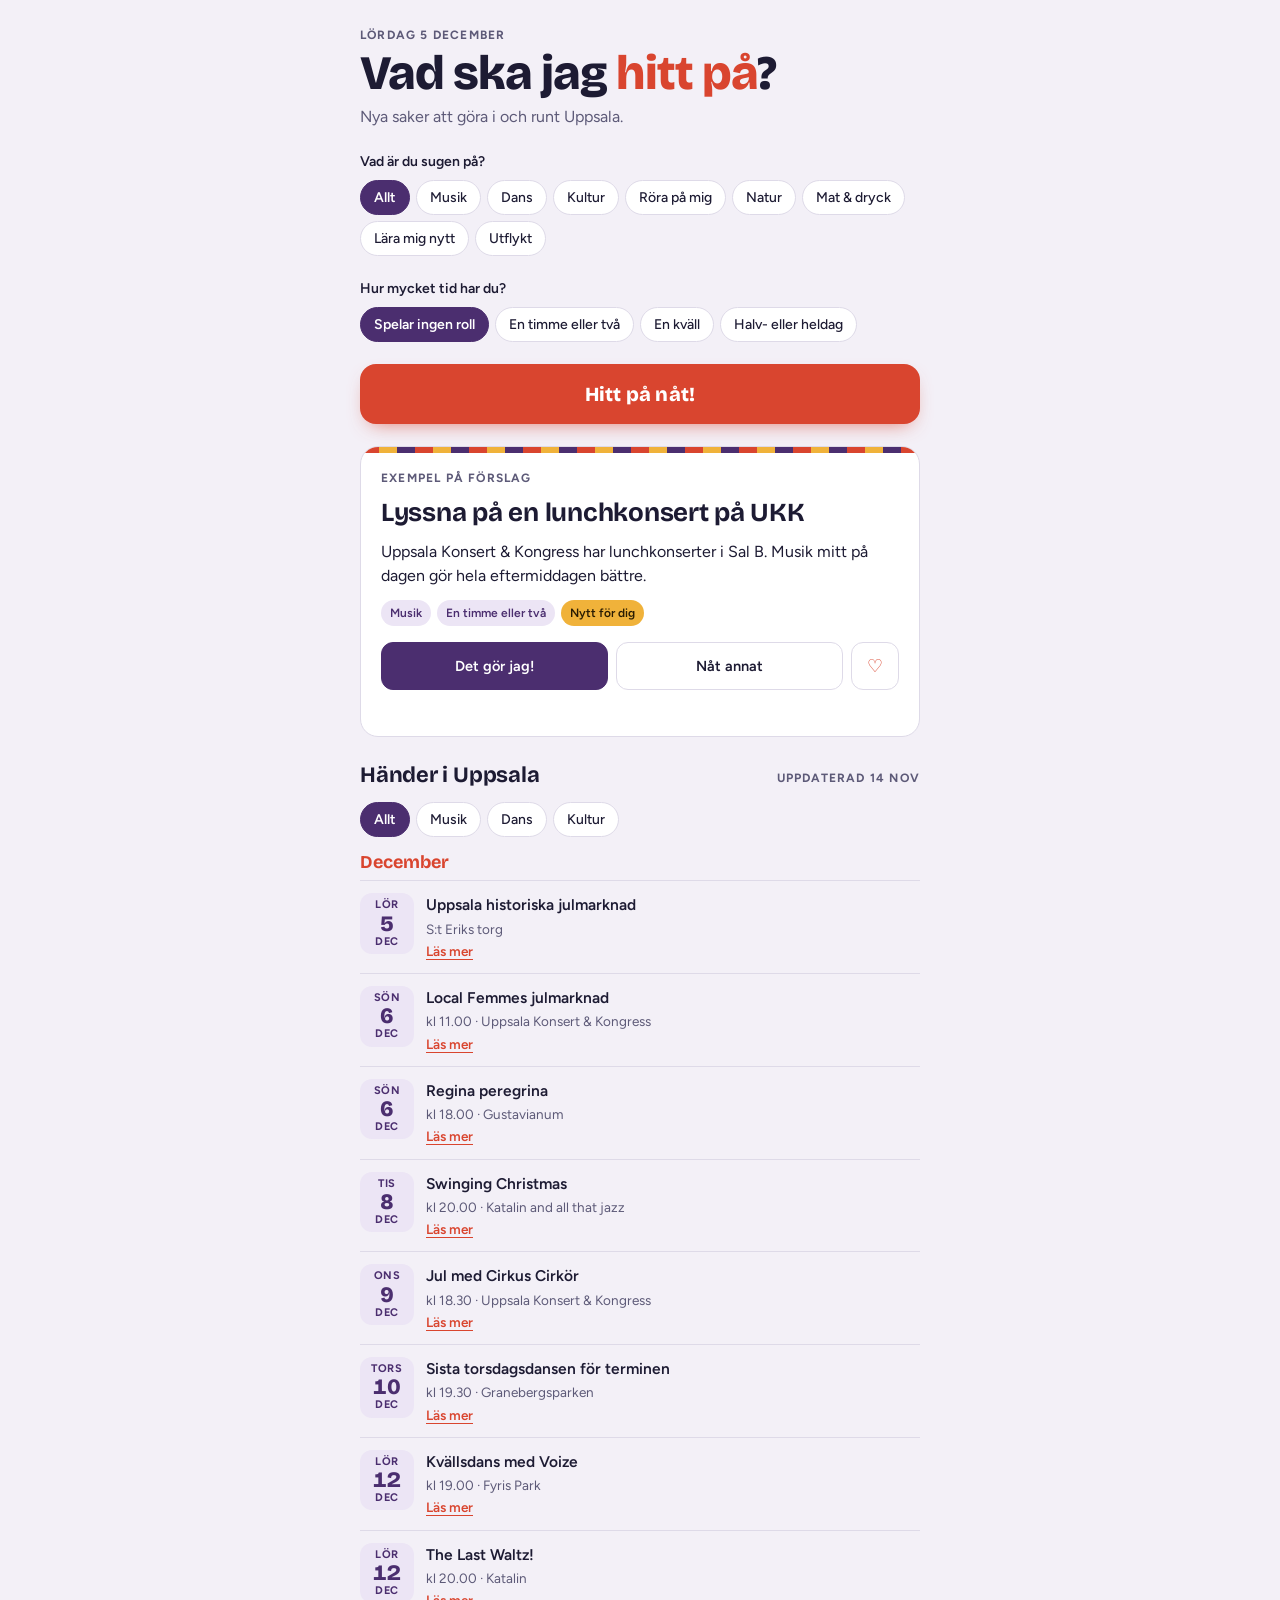
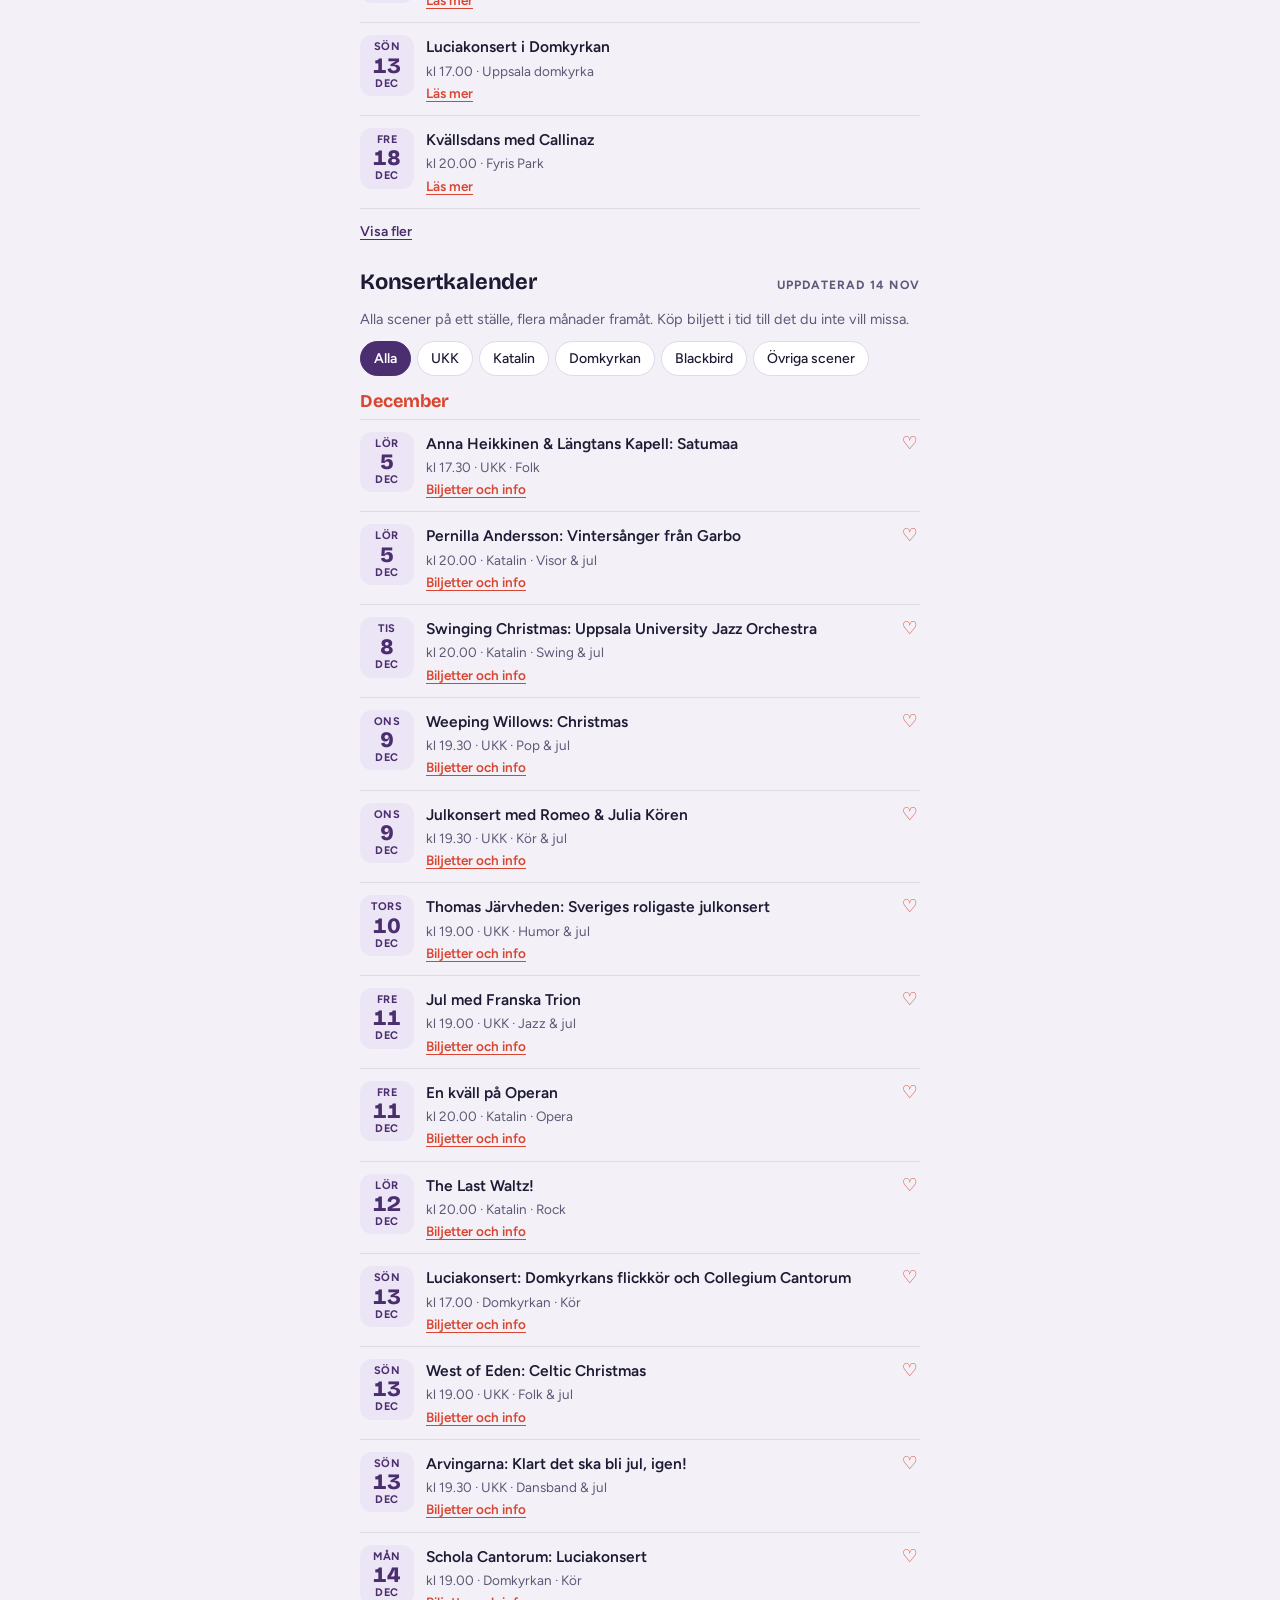
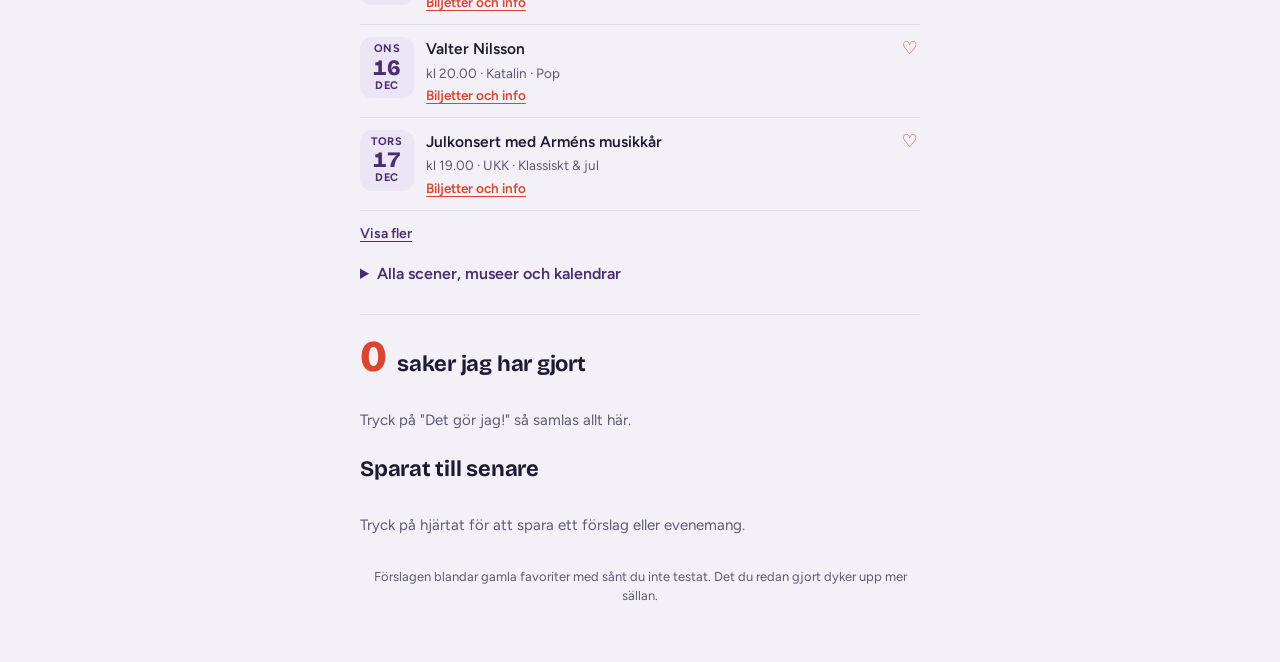
==== hitt-pa/index.html @ efa6a1fe "Flytta Vad ska jag hitt på? och Soffsamtal till Appar Co-Authored-By: Claude Opus 5.5 <noreply@anthr" ====
<!doctype html>
<html lang="sv">
<head>
<meta charset="utf-8">
<meta name="viewport" content="width=device-width,initial-scale=1,viewport-fit=cover">
<title>Vad ska jag hitt på?</title>
<meta name="theme-color" content="#4B2E6F">
<meta name="description" content="Nya saker att göra i och runt Uppsala.">
<link rel="manifest" href="manifest.webmanifest">
<link rel="icon" href="icon-192.png" type="image/png">
<link rel="apple-touch-icon" href="icon-192.png">
<link rel="preconnect" href="https://fonts.googleapis.com">
<link rel="stylesheet" href="https://fonts.googleapis.com/css2?family=Bricolage+Grotesque:opsz,wght@12..96,500;12..96,700;12..96,800&family=Figtree:wght@400;500;600;700&display=swap">
<style>
html,body{margin:0}
:root{padding-top:env(safe-area-inset-top,0px);padding-bottom:env(safe-area-inset-bottom,0px)}

/* Layout: a dance-hall poster in a pocket. One column, chunky display type, a big red "Hitta på"-knapp as the beat. */
:root{
  --bg:#F3F0F7; --surface:#FFFFFF; --ink:#1D1B33; --muted:#5D5A78; --line:#DEDAE8;
  --beat:#D9452F; --beat-ink:#FFFFFF; --brass:#F0B23A; --plum:#4B2E6F; --plum-soft:#ECE5F5;
  --display:"Bricolage Grotesque", "Arial Rounded MT Bold", system-ui, sans-serif;
  --body:"Figtree", system-ui, -apple-system, "Segoe UI", sans-serif;
}
@media (prefers-color-scheme: dark){:root:not([data-theme="light"]){
  --bg:#141322; --surface:#1E1C31; --ink:#EEECF7; --muted:#A6A2C2; --line:#302D49;
  --beat:#F0634C; --beat-ink:#1A0B07; --brass:#F5C25E; --plum:#C7A8EE; --plum-soft:#2A2343; color-scheme:dark}}
:root[data-theme="dark"]{
  --bg:#141322; --surface:#1E1C31; --ink:#EEECF7; --muted:#A6A2C2; --line:#302D49;
  --beat:#F0634C; --beat-ink:#1A0B07; --brass:#F5C25E; --plum:#C7A8EE; --plum-soft:#2A2343; color-scheme:dark}
*{box-sizing:border-box}
body{background:var(--bg);color:var(--ink);font-family:var(--body);font-size:16px;line-height:1.5;
  padding-left:max(16px,env(safe-area-inset-left,0px));padding-right:max(16px,env(safe-area-inset-right,0px))}
.wrap{max-width:560px;margin:0 auto;padding-block:26px 56px;display:flex;flex-direction:column;gap:22px}
.eyebrow{font-size:12px;font-weight:700;letter-spacing:.1em;text-transform:uppercase;color:var(--muted);margin:0}
h1{font-family:var(--display);font-weight:800;font-size:clamp(34px,10vw,48px);line-height:.98;margin:6px 0 0;letter-spacing:-.02em;text-wrap:balance}
h1 span{color:var(--beat)}
.sub{margin:8px 0 0;color:var(--muted)}
h2{font-family:var(--display);font-weight:700;font-size:22px;margin:0;letter-spacing:-.01em;text-wrap:balance}
.group{display:flex;flex-direction:column;gap:8px}
.group > span{font-size:14px;font-weight:600}
.chips{display:flex;flex-wrap:wrap;gap:6px}
.chips button{border:1.5px solid var(--line);background:var(--surface);color:var(--ink);border-radius:999px;padding:8px 13px;font:500 14px var(--body);cursor:pointer}
.chips button[aria-pressed="true"]{background:var(--plum);border-color:var(--plum);color:var(--surface);font-weight:600}
.go{border:0;background:var(--beat);color:var(--beat-ink);font:800 20px var(--display);letter-spacing:.01em;padding:18px;border-radius:16px;cursor:pointer;
  box-shadow:0 8px 20px -10px color-mix(in srgb,var(--beat) 80%,transparent)}
.install{border:1.5px solid var(--plum);background:var(--surface);color:var(--plum);font:600 15px var(--body);padding:12px;border-radius:12px;cursor:pointer}
.go:active{transform:translateY(1px)}
button:focus-visible,a:focus-visible{outline:3px solid var(--brass);outline-offset:2px}
.card{background:var(--surface);border:1px solid var(--line);border-radius:18px;padding:22px 20px 18px;display:flex;flex-direction:column;gap:12px;position:relative;overflow:hidden}
.card::before{content:"";position:absolute;inset:0 0 auto;height:6px;background:repeating-linear-gradient(90deg,var(--beat) 0 18px,var(--brass) 18px 36px,var(--plum) 36px 54px)}
.card .what{font-family:var(--display);font-weight:700;font-size:26px;line-height:1.1;margin:0;text-wrap:balance}
.card .why{margin:0}
.tags{display:flex;flex-wrap:wrap;gap:6px}
.tag{font-size:12px;font-weight:600;padding:4px 9px;border-radius:99px;background:var(--plum-soft);color:var(--plum)}
.tag.new{background:var(--brass);color:#2A1C02}
.card a.more{color:var(--beat);font-weight:700;font-size:14.5px;text-underline-offset:3px}
.actions{display:grid;grid-template-columns:1fr 1fr auto;gap:8px;margin-top:4px}
.actions button{border-radius:12px;padding:12px 8px;font:600 14.5px var(--body);cursor:pointer;border:1.5px solid var(--line);background:var(--surface);color:var(--ink)}
.actions .yes{background:var(--plum);border-color:var(--plum);color:var(--surface)}
.actions .fav{width:48px;font-size:18px;color:var(--beat)}
.actions .fav[aria-pressed="true"]{background:var(--beat);border-color:var(--beat);color:var(--beat-ink)}
.toast{font-size:14px;color:var(--plum);font-weight:600;min-height:1.2em;margin:0}
.empty{color:var(--muted);font-size:15px;margin:0}
.events{display:flex;flex-direction:column;gap:10px}
.evhead{display:flex;justify-content:space-between;align-items:baseline;gap:12px;flex-wrap:wrap}
ul{list-style:none;margin:0;padding:0;display:flex;flex-direction:column}
li{display:flex;justify-content:space-between;gap:12px;padding:9px 0;border-bottom:1px solid var(--line);font-size:15px}
li span:first-child{min-width:0}
li .date{color:var(--muted);font-size:13px;white-space:nowrap;font-variant-numeric:tabular-nums}
li button{background:none;border:0;color:var(--plum);font:600 13px var(--body);cursor:pointer;white-space:nowrap}
.evmonth{font-family:var(--display);font-weight:700;font-size:18px;color:var(--beat);padding:16px 0 4px;border-bottom:1px solid var(--line);display:block}
.evmonth:first-child{padding-top:2px}
.ev{display:grid;grid-template-columns:54px 1fr;gap:12px;align-items:start;padding:12px 0}
.ev .day{background:var(--plum-soft);color:var(--plum);border-radius:12px;text-align:center;padding:6px 0;line-height:1.1}
.ev .day b{display:block;font-family:var(--display);font-weight:800;font-size:22px;font-variant-numeric:tabular-nums}
.ev .day small{display:block;font-size:11px;font-weight:700;letter-spacing:.06em;text-transform:uppercase}
.ev .info{min-width:0;display:flex;flex-direction:column;gap:2px}
.ev .info strong{font-weight:600;font-size:15.5px}
.ev .info span{color:var(--muted);font-size:13.5px}
.ev .info a{color:var(--beat);font-size:13.5px;font-weight:600;text-underline-offset:3px}
.more-ev{align-self:flex-start;background:none;border:0;color:var(--plum);font:600 14px var(--body);cursor:pointer;padding:4px 0;text-decoration:underline;text-underline-offset:3px}
.lists{display:flex;flex-direction:column;gap:14px;border-top:1px solid var(--line);padding-top:20px}
.countrow{display:flex;align-items:baseline;gap:10px}
.count{font-family:var(--display);font-weight:800;font-size:44px;line-height:1;color:var(--beat);font-variant-numeric:tabular-nums}
.kstatus{font-size:11px;font-weight:700;letter-spacing:.05em;text-transform:uppercase;color:var(--beat);margin-left:6px}
.ev .heart{background:none;border:0;color:var(--beat);font-size:18px;cursor:pointer;padding:0 2px;align-self:start}
.ev.k{grid-template-columns:54px 1fr auto}
.venues summary{cursor:pointer;font-weight:600;color:var(--plum);padding:6px 0}
.venues li{flex-direction:column;gap:2px}
.venues li a{color:var(--beat);font-weight:600;font-size:14px;text-underline-offset:3px}
.venues li span{color:var(--muted);font-size:13.5px}
.foot{font-size:13px;color:var(--muted);text-align:center;margin:8px 0 0}
@media (prefers-reduced-motion:no-preference){.card{animation:rise .3s ease-out}@keyframes rise{from{transform:translateY(8px)}to{transform:none}}}
</style>
</head>
<body>
<div class="wrap">
  <header>
    <p class="eyebrow" id="today">Idag</p>
    <h1>Vad ska jag <span>hitt på</span>?</h1>
    <p class="sub">Nya saker att göra i och runt Uppsala.</p>
  </header>

  <div class="group">
    <span id="l-cat">Vad är du sugen på?</span>
    <div class="chips" data-key="cat" role="group" aria-labelledby="l-cat">
      <button type="button" data-v="">Allt</button><button type="button" data-v="musik">Musik</button><button type="button" data-v="dans">Dans</button><button type="button" data-v="kultur">Kultur</button><button type="button" data-v="aktiv">Röra på mig</button><button type="button" data-v="natur">Natur</button><button type="button" data-v="mat">Mat & dryck</button><button type="button" data-v="lara">Lära mig nytt</button><button type="button" data-v="utflykt">Utflykt</button>
    </div>
  </div>
  <div class="group">
    <span id="l-tid">Hur mycket tid har du?</span>
    <div class="chips" data-key="tid" role="group" aria-labelledby="l-tid">
      <button type="button" data-v="0">Spelar ingen roll</button><button type="button" data-v="1">En timme eller två</button><button type="button" data-v="2">En kväll</button><button type="button" data-v="3">Halv- eller heldag</button>
    </div>
  </div>

  <button class="go" id="go" type="button">Hitt på nåt!</button>
  <button class="install" id="install" type="button" hidden>Lägg appen på hemskärmen</button>

  <section class="card" id="card" aria-live="polite">
    <p class="eyebrow" id="cardEyebrow">Exempel på förslag</p>
    <h2 class="what" id="what"></h2>
    <p class="why" id="why"></p>
    <div class="tags" id="tags"></div>
    <a class="more" id="more" href="#" target="_blank" rel="noopener" hidden>Läs mer och boka</a>
    <div class="actions">
      <button class="yes" id="yes" type="button">Det gör jag!</button>
      <button id="no" type="button">Nåt annat</button>
      <button class="fav" id="fav" type="button" aria-pressed="false" aria-label="Spara som favorit">♡</button>
    </div>
    <p class="toast" id="toast"></p>
  </section>

  <section class="events">
    <div class="evhead"><h2>Händer i Uppsala</h2><span class="eyebrow" id="updated">Uppdaterad 14 nov</span></div>
    <div class="chips" id="evfilter" role="group" aria-label="Filtrera evenemang">
      <button type="button" data-v="" aria-pressed="true">Allt</button><button type="button" data-v="musik" aria-pressed="false">Musik</button><button type="button" data-v="dans" aria-pressed="false">Dans</button><button type="button" data-v="kultur" aria-pressed="false">Kultur</button>
    </div>
    <ul id="evlist"></ul>
    <p class="empty" id="evEmpty" hidden>Inget inlagt i den här kategorin just nu.</p>
    <button class="more-ev" id="moreEv" type="button" hidden>Visa fler</button>
  </section>

  <section class="events" id="konserter">
    <div class="evhead"><h2>Konsertkalender</h2><span class="eyebrow" id="kUpdated">Uppdaterad 14 nov</span></div>
    <p class="empty" style="color:var(--muted);font-size:14.5px">Alla scener på ett ställe, flera månader framåt. Köp biljett i tid till det du inte vill missa.</p>
    <div class="chips" id="kfilter" role="group" aria-label="Filtrera scen"></div>
    <ul id="klist"></ul>
    <p class="empty" id="kEmpty" hidden>Inget inlagt för den här scenen just nu.</p>
    <button class="more-ev" id="moreK" type="button" hidden>Visa fler</button>
    <details class="venues"><summary>Alla scener, museer och kalendrar</summary><ul id="venues"></ul></details>
  </section>

  <section class="lists">
    <div class="countrow"><span class="count" id="count">0</span><h2>saker jag har gjort</h2></div>
    <ul id="done"></ul>
    <p class="empty" id="doneEmpty">Tryck på "Det gör jag!" så samlas allt här.</p>
    <h2 style="margin-top:8px">Sparat till senare</h2>
    <ul id="favs"></ul>
    <p class="empty" id="favEmpty">Tryck på hjärtat för att spara ett förslag eller evenemang.</p>
  </section>

  <p class="foot">Förslagen blandar gamla favoriter med sånt du inte testat. Det du redan gjort dyker upp mer sällan.</p>
</div>

<script>
/* Aktiviteter: [titel, beskrivning, kategori, tid 1=timme 2=kväll 3=halv/heldag, månader?]
   kategori: musik | dans | kultur | aktiv | natur | mat | lara | utflykt */
const A=[
// Musik
["Gå på jazz på Katalin","Klubbkväll i gamla godsmagasinet vid stationen. Kolla programmet och ta en drink vid scenen.","musik",2],
["Lyssna på en lunchkonsert på UKK","Uppsala Konsert & Kongress har lunchkonserter i Sal B. Musik mitt på dagen gör hela eftermiddagen bättre.","musik",1],
["Gå på konsert i Domkyrkan","Orgel, körer och julkonserter i Sveriges högsta kyrkorum. Ofta gratis eller billigt.","musik",1],
["Se en spelning på Blackbird","Liten scen, nära artisterna. Välj något du inte hört förut.","musik",2],
["Gå på en studentkör- eller orkesterkonsert","Universitetets körer och orkestrar ger konserter hela terminen, ofta till låga priser.","musik",2],
["Gå på öppen scen","Leta upp en open mic i stan och lyssna på folk som vågar. Kanske vågar du nästa gång?","musik",2],
["Köp biljett till en artist du aldrig sett live","Bläddra i UKK:s eller Katalins program och välj någon helt på måfå.","musik",2],
["Sjung i en kör en termin","Uppsala har massor av körer, från gospel till pop. Många tar in nya sångare i januari och augusti.","musik",2],
["Gå på konsert i en nationssal","Nationerna har klubbar och konserter. Kolla vilka som är öppna för alla.","musik",2],
["Lyssna på vinyl i en skivaffär","Gå in, be om ett tips och lyssna i hörlurarna. Köp en skiva om något fastnar.","musik",1],
["Gör en egen bugglista","Tjugo låtar som får dig att vilja dansa. Spela den i köket.","musik",1],

// Dans
["Gå på dans på Fyris Park","Dansbandsdans med liveband flera gånger i veckan, både dagdans och kvällsdans.","dans",2],
["Gå på torsdagsdans med UBSS","Uppsala Bugg & Swing Society har socialdans på torsdagar i Granebergsparken. Bara dans, inget krav på partner.","dans",2],
["Gå en fortsättningskurs i bugg","Lär dig nya turer och få flyt. UBSS och studieförbund har kurser varje termin.","dans",2],
["Prova lindy hop","Swingens vilda kusin. En prova-på-kväll räcker för att se om det fastnar.","dans",2],
["Prova west coast swing","Långsammare och mer flytande än bugg, och funkar till modern musik.","dans",2],
["Gå en kurs i salsa","Ett helt annat sätt att röra höfterna. Det finns kurser och socialdanser i Uppsala.","dans",2],
["Prova linedance","Ingen partner behövs, bara boots om du vill. Roligt och lätt att komma in i.","dans",2],
["Gå på en dansresa en helg","Dansbanor och buggläger runt om i landet. Packa dansskorna och åk iväg.","dans",3],
["Åk på dans i en folkpark utanför stan","Kolla danslogen.se och hitta en dans i en bygdegård eller folkpark i länet.","dans",3],
["Prova bugg till ett nytt band","Välj en kväll med ett band du inte dansat till förut.","dans",2],
["Prova en klass i zumba eller dansfitness","Svettigt, glatt och inga steg du måste kunna i förväg.","dans",1],

// Kultur
["Se en föreställning på Uppsala stadsteater","Välj en pjäs du inte vet något om och låt dig överraskas.","kultur",2],
["Gå på Uppsala konstmuseum","I slottet. Gå på en visning eller en kväll med konst och bar.","kultur",1],
["Besök Bror Hjorths hus","Konstnärens hem och ateljé, fullt av färg och folkkonst.","kultur",1],
["Gå på Gustavianum","Universitetets museum med den anatomiska teatern under kupolen.","kultur",1],
["Gå på Upplandsmuseet","Landskapets historia vid Fyrisån, ofta med bra tillfälliga utställningar.","kultur",1],
["Gå på History and Bar på slottet","Kvällar med historia och en drink i Uppsala slott.","kultur",2],
["Se en film på Fyrisbiografen","En av Sveriges äldsta biografer, med europeisk film, festivaler och regissörssamtal.","kultur",2],
["Gå på bio med regissörssamtal","Fyrisbiografen och Slottsbiografen har ibland visningar med samtal efteråt. Kolla programmet.","kultur",2],
["Gå på stand-up på en pub","Klubbar som Fyris Comedy kör på pubar och små scener. Ta en öl och skratta.","kultur",2],
["Gå på pubquiz","Många pubar i stan har quiz en vardagskväll. Gå med kompisar eller bilda lag på plats.","mat",2],
["Lyssna på livemusik på en pub","Trubadurer, jazz och coverband spelar på pubar och nationer. Fråga vad som händer i helgen.","musik",2],
["Gå på en kafékonsert","Kaféer och bokhandlar har ibland små konserter eller uppläsningar. Håll utkik på anslagstavlan.","musik",1],
["Se en film på Slottsbiografen","En av Uppsalas gamla biografer. Välj en film du annars aldrig skulle välja.","kultur",2],
["Gå på en föreläsning på universitetet","Universitetet har öppna föreläsningar för alla. Välj ett ämne du inte kan något om.","kultur",2],
["Gå på stand-up","Kolla vad som går på UKK eller små scener. Skratt är bra träning också.","kultur",2],
["Gå på Gamla Uppsala museum","Högarna, vikingarna och kungsgården. Gå runt ute efteråt.","kultur",3],
["Gå på en guidad stadsvandring","Lär dig något nytt om stan du bor i.","kultur",1],
["Gå på en vernissage","Gallerier har ofta öppna vernissager med vin och folk. Gratis och trevligt.","kultur",1],

// Röra på mig
["Bada på Fyrishov","Simma, åk vattenrutschkana eller sitt i bastun.","aktiv",2],
["Prova padel","Boka en bana med någon, eller gå med i ett mixat spel för nybörjare.","aktiv",1],
["Prova bouldering","Klättring utan rep i en klätterhall. Nybörjarvänligt och roligt.","aktiv",1],
["Åk skridskor","Fyrishov och utomhusbanor i stan, eller långfärdsskridsko med guide när isen lagt sig.","aktiv",2,[12,1,2]],
["Spela discgolf","Det finns banor i och runt Uppsala. Låna eller köp några discar.","aktiv",2,[4,5,6,7,8,9,10]],
["Hyr en kanot på Fyrisån","Paddla genom stan och se den från vattnet.","aktiv",3,[5,6,7,8,9]],
["Cykla till Gamla Uppsala","En fin runda längs vägar och åkrar. Fika vid högarna.","aktiv",2,[4,5,6,7,8,9,10]],
["Prova ett nytt gruppass","Spinning, yoga, cirkelträning eller något du aldrig gjort.","aktiv",1],
["Gå på en löparträff","Löpargrupper i Uppsala springer tillsammans i olika tempon.","aktiv",1],
["Prova bågskytte","Många klubbar har prova-på. Fokus, lugn och lite tävlingsinstinkt.","aktiv",2],
["Prova golf på en drivingrange","Hyr klubbor och slå en hink bollar.","aktiv",1,[4,5,6,7,8,9,10]],

// Natur
["Gå i Hågadalen–Nåsten","Naturreservat precis i stan med skog, hagar och kullar.","natur",2],
["Gå i Lunsen","Stort skogsområde söder om Uppsala med stigar och myrar.","natur",3],
["Åk till Fjällnora","Sjö, skog och friluftsområde. Bada på sommaren, åk skidor eller gå på vintern.","natur",3],
["Gå en etapp på Upplandsleden","Vandringsled genom hela landskapet. Välj en etapp och ta med matsäck.","natur",3],
["Gå i Botaniska trädgården","Tropiska växthuset är grönt och varmt även i november.","natur",1],
["Gå i Linnéträdgården","Linnés egen trädgård mitt i stan, bäst under växtsäsongen.","natur",1,[5,6,7,8,9]],
["Gå längs Ekoln vid Sunnersta","Promenera längs Mälarviken och se solnedgången.","natur",2],
["Plocka svamp eller bär","Ta med en korg och åk ut i skogen runt Uppsala.","natur",3,[7,8,9,10]],
["Gå en fågelpromenad","Ta med kikare till en våtmark och se vad som flyger förbi.","natur",2],
["Grilla korv ute en vinterdag","Ta med termos och korv och leta upp en grillplats. Gör en eld.","natur",2,[11,12,1,2,3]],

// Mat & dryck
["Ät lunch i Saluhallen","Saluhallen vid ån har flera ställen. Välj något du aldrig ätit.","mat",1],
["Gå på vinprovning","Lär dig smaka och prata om vin med andra.","mat",2],
["Gå en matlagningskurs","Thai, pasta, surdeg eller indiskt. Lär dig något nytt i köket med andra.","mat",2],
["Testa en ny restaurang varje månad","Välj en mat du aldrig provat och boka bord.","mat",2],
["Gå på afternoon tea","Lyxa till en vanlig eftermiddag med scones och te.","mat",1],
["Ta en ölprovning på ett bryggeri","Uppsala har mikrobryggerier. Prova något nytt.","mat",2],
["Fika på ett kafé du aldrig varit på","Uppsala är fullt av kaféer. Välj ett nytt varje gång.","mat",1],
["Bjud hem folk på middag","Laga något nytt och bjud några du vill lära känna bättre.","mat",2],

// Lära sig nytt
["Gå en keramikkurs","Dreja eller handbygg. Händerna i leran är meditation.","lara",2],
["Prova målning eller kroki","Kvällskurser i studieförbund. Ingen förkunskap behövs.","lara",2],
["Lär dig ett nytt språk","Italienska, spanska eller något oväntat. Kvällskurs eller app.","lara",2],
["Gå en fotokurs","Lär dig ta bättre bilder med mobilen eller kameran.","lara",2],
["Prova smideskurs eller träslöjd","Gör något med händerna som håller i många år.","lara",3],
["Lär dig spela ukulele","Lätt att komma igång med, och du kan spela på fester inom ett par veckor.","lara",1],
["Gå en kurs i vinterbad","Lär dig vinterbada säkert med andra. Bastu efteråt.","lara",2,[11,12,1,2,3]],
["Prova improvisationsteater","Lekfullt och roligt. Bra för modet och skrattmusklerna.","lara",2],

// Utflykter
["Åk till Sigtuna","Sveriges äldsta stad. Ruiner, kaféer och promenad längs Mälaren.","utflykt",3],
["Besök Skoklosters slott","Barockslott vid Mälaren med fantastiska samlingar.","utflykt",3,[5,6,7,8,9]],
["Åk till Wiks slott","Medeltida borg vid Ekoln. Gå runt i parken.","utflykt",3],
["Åk till Ulva kvarn","Hantverksby vid Fyrisån norr om stan. Fika och titta på hantverk.","utflykt",2],
["Åk till Österbybruk och Lövstabruk","Gamla bruksorter i norra Uppland med vackra herrgårdsmiljöer.","utflykt",3],
["Åk tåg till Stockholm på museum","Tåget går snabbt. Välj ett museum du aldrig varit på.","utflykt",3],
["Gå på teater eller konsert i Stockholm","Ta kvällståget hem. Dramaten, Konserthuset eller en jazzklubb.","utflykt",3],
["Åk till Gävle eller Västerås en dag","Ny stad, nya kaféer, samma tåg.","utflykt",3],
["Åk på dansweekend","Leta upp ett buggläger eller en dansresa och anmäl dig.","utflykt",3],
["Åk till Åland en helg","Båt från Kapellskär. Cykla, ät gott och andas havsluft.","utflykt",3,[5,6,7,8,9]],
];

/* Evenemang: [datum, tid, titel, beskrivning, plats, kategori musik|dans|kultur, länk] */
const E=[
["2026-11-17","20:00","Moonica Mac","Spelning i den mindre jazzklubbsdelen på Katalin.","Katalin and all that jazz","musik","https://stadsevent.se/uppsala/evenemang/katalin-and-all-that-jazz/35324/moonica-mac"],
["2026-11-18","19:00","Kvinnor och äppelträd","Dans och teater på Gottsunda Dans & Teater.","Gottsunda Dans & Teater","kultur","https://stadsevent.se/uppsala/evenemang/gottsunda-dans-och-teater/52692/kvinnor-och-äppelträd"],
["2026-11-17","17:15","Allt ljus på Uppsala: mod och tålamod","Föreläsning och frågestund om årets ljusfestival. Fri entré.","Gustavianum","kultur","https://www.uu.se/download/18.35ade9931a01f5dd38b136ba/1787643719738/H%C3%B6stprogram%202026.pdf"],
["2026-11-19","13:00","Dagdans med Micke Ahlgrens","Dansbandsdans på eftermiddagen, kl 13–17.","Fyris Park","dans","https://www.danslogen.se/dansprogram/lan/uppsala"],
["2026-11-19","19:30","Pyjamasparty på torsdagsdansen","UBSS socialdans i pyjamas, kl 19.30–21.30.","Granebergsparken","dans","https://ubss.se/pyjamasparty-pa-torsdagsdansen/"],
["2026-11-20","12:15","Lunchkonsert: Enkel, vacker, öm","Lunchkonsert i Sal B.","Uppsala Konsert & Kongress","musik","https://stadsevent.se/uppsala/evenemang/uppsala-konsert-och-kongress-sal-b/31978/lunchkonsert-enkel-vacker-öm"],
["2026-11-20","19:30","Hansson de Wolfe United","Kultbandet live i Stora salen.","Uppsala Konsert & Kongress","musik","https://stadsevent.se/uppsala/evenemang/uppsala-konsert-och-kongress-stora-salen/9271/hansson-de-wolfe-united"],
["2026-11-20","20:00","Kvällsdans med Allstars","Dansbandsdans kl 20–24.","Fyris Park","dans","https://www.danslogen.se/dansprogram/lan/uppsala"],
["2026-11-21","20:00","Uppsala Blues Festival","Bluesfestival på Katalin.","Katalin","musik","https://stadsevent.se/uppsala/evenemang/katalin-uppsala/38741/uppsala-blues-festival"],
["2026-11-22","16:00","Niklas Strömstedt: Tyck om mig","Eftermiddagskonsert i Stora salen.","Uppsala Konsert & Kongress","musik","https://stadsevent.se/uppsala/evenemang/uppsala-konsert-och-kongress-stora-salen/10287/niklas-strömstedt-tyck-om-mig"],
["2026-11-26","18:00","History and Bar: Nordens modernaste fästning?","Historia och bar på slottet.","Uppsala slott","kultur","https://stadsevent.se/uppsala/evenemang/uppsala-slottshistoriska/29389/history-and-bar-nordens-modernaste-fästning"],
["2026-11-26","19:00","City Lights med Uppsala Kammarorkester","Kammarorkestern i Stora salen.","Uppsala Konsert & Kongress","musik","https://stadsevent.se/uppsala/evenemang/uppsala-konsert-och-kongress-stora-salen/24955/city-lights-uppsala-kammarorkester"],
["2026-11-26","20:00","Den Svenska Björnstammen","Popkonsert, spelas även 27 nov.","Katalin and all that jazz","musik","https://stadsevent.se/uppsala/evenemang/katalin-and-all-that-jazz/22600/den-svenska-björnstammen"],
["2026-11-26","18:00","Konst & bar: grafik och keramik","Konst och en drink en torsdagskväll.","Uppsala","kultur","https://stadsevent.se/uppsala/evenemang/annan-plats/52990/konst-och-bar-grafik-och-keramik"],
["2026-11-28","","Julmarknad i Ulleråker","Gratis julmarknad med dansbana, musik och eldshow i Solglimtsparken.","Solglimtsparken, Ulleråker","kultur","https://gratisuppsala.se/events/julmarknad-i-ulleraker-2026/"],
["2026-11-28","","Julmarknad i Kopphagen","Julmarknad med dansbana och eldshow vid festplatsen i Länna.","Kopphagen, Länna","kultur","https://gratisuppsala.se/events/julmarknad-i-kopphagen-november2026/"],
["2026-11-28","19:00","Kvällsdans med Black Jack","Dansbandsdans kl 19–23.","Fyris Park","dans","https://www.danslogen.se/dansprogram/lan/uppsala"],
["2026-11-28","21:00","Nostalgiklubben","Klubbkväll med gamla hits på Flustret.","Flustret","dans","https://stadsevent.se/uppsala/evenemang/flustret/53246/nostalgiklubben"],
["2026-11-29","15:00","Nötknäpparen","International Festival Ballet dansar Tjajkovskijs julklassiker.","Uppsala Konsert & Kongress","kultur","https://stadsevent.se/uppsala/evenemang/uppsala-konsert-och-kongress-stora-salen/37738/nötknäpparen-med-international-festival-ballet"],
["2026-12-01","18:00","Kvällsöppet på Gustavianum","Föreläsning om doft och minne kl 18 och minikonsert med Uppsalakören Sorella kl 19.","Gustavianum","kultur","https://www.uu.se/download/18.35ade9931a01f5dd38b136ba/1787643719738/H%C3%B6stprogram%202026.pdf"],
["2026-12-02","20:00","Amanda Ginsburg: Det är jul nu igen","Jazzig julkonsert.","Katalin and all that jazz","musik","https://stadsevent.se/uppsala/evenemang/katalin-and-all-that-jazz/21124/amanda-ginsburg-det-är-jul-nu-igen"],
["2026-12-03","19:30","Seinabo Sey","Konsert i Stora salen.","Uppsala Konsert & Kongress","musik","https://stadsevent.se/uppsala/evenemang/uppsala-konsert-och-kongress-stora-salen/20170/seinabo-sey"],
["2026-12-04","20:00","Kvällsdans med Blender","Dansbandsdans kl 20–24.","Fyris Park","dans","https://www.danslogen.se/dansprogram/lan/uppsala"],
["2026-12-04","20:00","The Fantastic Four: A Motown Christmas","Motown och jul, perfekt att dansa till.","Katalin","musik","https://stadsevent.se/uppsala/evenemang/katalin/18518/the-fantastic-four-a-motown-christmas-uppsala"],
["2026-12-05","","Uppsala historiska julmarknad","Historisk julmarknad på S:t Eriks torg, även 6 december.","S:t Eriks torg","kultur","https://destinationuppsala.se/event/uppsala-historiska-julmarknad-2026/"],
["2026-12-06","11:00","Local Femmes julmarknad","Gratis julmarknad med lokala hantverkare och småföretagare.","Uppsala Konsert & Kongress","kultur","https://ukk.se/local-femmes-julmarknad-2026/"],
["2026-12-06","18:00","Regina peregrina","Musikalisk vandring genom museet med musik från drottning Kristinas hov. 200 kr, boka via museum.gust@uu.se.","Gustavianum","musik","https://www.uu.se/gustavianum/kalendarium/arkiv/2026-12-06-regina-peregrina"],
["2026-12-08","20:00","Swinging Christmas","Universitetets jazzorkester spelar jul i Benny Goodman-anda. 100 kr.","Katalin and all that jazz","musik","https://www.uu.se/uppsala-university-jazz-orchestra/evenemang/arkiv/2026-12-08-swinging-christmas---in-a-clarinettistic-tone"],
["2026-12-09","18:30","Jul med Cirkus Cirkör","Julbord med cirkus. Spelas även 10 dec.","Uppsala Konsert & Kongress","kultur","https://stadsevent.se/uppsala/evenemang/uppsala-konsert-och-kongress-restaurangen-sal-d/39969/jul-med-cirkus-cirkör-årets-mest-oväntade-julbord"],
["2026-12-10","19:30","Sista torsdagsdansen för terminen","UBSS socialdans i Granebergsparken, kl 19.30–21.30.","Granebergsparken","dans","https://ubss.se/kommande-aktiviteter-hosten-2026/"],
["2026-12-12","19:00","Kvällsdans med Voize","Dansbandsdans kl 19–23.","Fyris Park","dans","https://www.danslogen.se/dansprogram/lan/uppsala"],
["2026-12-12","20:00","The Last Waltz!","Hyllning till den klassiska konserten.","Katalin","musik","https://stadsevent.se/uppsala/evenemang/katalin/27909/the-last-waltz"],
["2026-12-13","17:00","Luciakonsert i Domkyrkan","Domkyrkans flickkör och Collegium Cantorum. Även kl 19.30.","Uppsala domkyrka","musik","https://stadsevent.se/uppsala/evenemang/uppsala-domkyrka/52193/uppsala-domkyrkas-flickkör-och-collegium-cantorum-luciakonsert"],
["2026-12-18","20:00","Kvällsdans med Callinaz","Dansbandsdans kl 20–24.","Fyris Park","dans","https://www.danslogen.se/dansprogram/lan/uppsala"],
["2026-12-19","19:30","Blackbird Swingin' Christmas","Swing och jul på Blackbird.","Blackbird","musik","https://stadsevent.se/uppsala/evenemang/blackbird/42587/blackbird-swingin-christmas"],
["2026-12-20","17:00","Banna Sona Band Christmas Edition","Jazzig julkonsert i UKK.","Uppsala Konsert & Kongress","musik","https://ukk.se/banna-sona-band-christmas-edition/"],
["2027-01-05","17:00","Trettondagsafton","Klassisk nyårskonsert på trettondagsafton.","Uppsala Konsert & Kongress","musik","https://ukk.se/trettondagsafton-2027/"],
["2027-01-21","13:00","Dagdans med Junix","Första dansbandsdansen efter nyår, kl 13–17.","Fyris Park","dans","https://www.danslogen.se/dansprogram/lan/uppsala"],
["2027-01-28","19:00","Copland och Beethoven","Uppsala Kammarorkester i Stora salen.","Uppsala Konsert & Kongress","musik","https://ukk.se/copland-och-beethoven-uppsala-kammarorkester/"],
["2027-01-29","12:15","Lunchkonsert: Judy Garland","Karin Grönberg sjunger Judy Garland mitt på dagen.","Uppsala Konsert & Kongress","musik","https://ukk.se/lunchkonsert-judy-garland/"],
["2027-01-30","19:00","Januarikalaset med Jacke Sjödin","Show med musik, humor och gäster.","Uppsala Konsert & Kongress","kultur","https://ukk.se/januarikalaset-2027-jacke-sjodin-med-gaster/"],
["2027-01-31","19:30","Ane Brun","Ane Brun på turné med nya skivan.","Uppsala Konsert & Kongress","musik","https://ukk.se/ane-brun-i-thought-we-were-the-same-tour/"],
];

/* Konsertkalender: [datum, tid, titel, scen, genre, länk, status] · scen: ukk|katalin|teater|domkyrkan|blackbird|ovrigt · status: ""|"slut" */
const K=[
["2026-11-17","20:00","Moonica Mac","katalin","Pop","https://stadsevent.se/uppsala/evenemang/katalin-and-all-that-jazz/35324/moonica-mac",""],
["2026-11-19","19:00","GROOVE","ukk","Dans & cirkus","https://ukk.se/groove/",""],
["2026-11-19","19:30","Ana Moura","ukk","Fado & folk","https://ukk.se/ana-moura/",""],
["2026-11-20","12:15","Lunchkonsert: Enkel, vacker, öm","ukk","Jazz","https://ukk.se/lunchkonsert-enkel-vacker-om-2026/","slut"],
["2026-11-20","19:30","Hansson de Wolfe United","ukk","Pop & rock","https://ukk.se/hansson-de-wolfe-united/",""],
["2026-11-20","20:00","En kväll på Operan","katalin","Opera","https://stadsevent.se/uppsala/evenemang/katalin-uppsala/29374/en-kväll-på-operan",""],
["2026-11-20","20:00","Hardline","katalin","Rock","https://stadsevent.se/uppsala/evenemang/katalin-and-all-that-jazz/17321/hardline",""],
["2026-11-21","16:00","Carte Blanche: Trio X med hemliga gäster","ukk","Jazz, fri entré","https://ukk.se/carte-blanche-trio-x-med-hemliga-gaster-nov-2026/",""],
["2026-11-21","19:30","Per Andersson: Kardborreshowen","ukk","Humor","https://ukk.se/per-andersson-kardborreshowen-2026/",""],
["2026-11-21","19:30","Aron","blackbird","Pop","https://stadsevent.se/uppsala/evenemang/blackbird/33141/aron",""],
["2026-11-21","20:00","Uppsala Blues Festival","katalin","Blues","https://stadsevent.se/uppsala/evenemang/katalin-uppsala/38741/uppsala-blues-festival",""],
["2026-11-22","16:00","Niklas Strömstedt: Tyck om mig","ukk","Pop & rock","https://ukk.se/niklas-stromstedt-tyck-om-mig-nov/",""],
["2026-11-22","16:00","Poste Restante","ukk","Klassiskt","https://ukk.se/poste-restante-22-11/","slut"],
["2026-11-22","","Candlelight: Tribute to Queen and The Beatles","teater","Konsert i levande ljus","https://feverup.com/m/655617/en",""],
["2026-11-22","","Candlelight: The Best of Hans Zimmer","teater","Konsert i levande ljus","https://feverup.com/m/655963/en",""],
["2026-11-26","19:00","City Lights: Uppsala Kammarorkester","ukk","Klassiskt","https://ukk.se/city-lights-uppsala-kammarorkester/",""],
["2026-11-26","20:00","Mia Karlsson: Coming Home Tour","katalin","Pop","https://stadsevent.se/uppsala/evenemang/katalin/32583/mia-karlsson-coming-home-tour-2026",""],
["2026-11-26","20:00","Den Svenska Björnstammen","katalin","Pop","https://stadsevent.se/uppsala/evenemang/katalin-and-all-that-jazz/22600/den-svenska-björnstammen",""],
["2026-11-27","20:00","Den Svenska Björnstammen","katalin","Pop","https://stadsevent.se/uppsala/evenemang/katalin-and-all-that-jazz/25314/den-svenska-björnstammen",""],
["2026-11-27","21:00","Evigt Edvin: Edvin Törnblom","ukk","Humor","https://ukk.se/evigt-edvin-edvin-tornblom-3/",""],
["2026-11-28","20:00","Pepperbyrds på Katalins bakficka","katalin","Pop","https://stadsevent.se/uppsala/evenemang/katalin-uppsala/50150/pepperbyrds-på-katalins-bakficka",""],
["2026-11-29","15:00","Nötknäpparen","ukk","Balett","https://ukk.se/notknapparen/",""],
["2026-11-30","19:00","Christmas in Ireland","ukk","Jul & folk","https://ukk.se/christmas-in-ireland/",""],
["2026-12-02","19:00","Drottningens virtuoser","ovrigt","Klassiskt, Uppsala slott","https://stadsevent.se/uppsala/evenemang/uppsala-slottshistoriska/32141/konsert-drottningens-virtuoser",""],
["2026-12-02","20:00","Amanda Ginsburg: Det är jul nu igen","katalin","Jazz & jul","https://stadsevent.se/uppsala/evenemang/katalin-and-all-that-jazz/21124/amanda-ginsburg-det-är-jul-nu-igen",""],
["2026-12-03","20:00","Fröken Elvis jul","katalin","Rock & jul","https://stadsevent.se/uppsala/evenemang/katalin-and-all-that-jazz/11609/fröken-elvis-jul",""],
["2026-12-04","19:00","Christmas Night","ukk","Jul","https://ukk.se/christmas-night/",""],
["2026-12-04","20:00","The Fantastic Four: A Motown Christmas","katalin","Soul & jul","https://stadsevent.se/uppsala/evenemang/katalin/18518/the-fantastic-four-a-motown-christmas-uppsala",""],
["2026-12-04","20:00","Julen enligt Timo","katalin","Jul","https://stadsevent.se/uppsala/evenemang/katalin/32907/julen-enligt-timo-uppsala",""],
["2026-12-05","17:30","Anna Heikkinen & Längtans Kapell: Satumaa","ukk","Folk","https://ukk.se/anna-heikkinen-langtans-kapell/",""],
["2026-12-05","20:00","Pernilla Andersson: Vintersånger från Garbo","katalin","Visor & jul","https://stadsevent.se/uppsala/evenemang/katalin-and-all-that-jazz/41157/pernilla-andersson-vintersånger-från-garbo",""],
["2026-12-08","20:00","Swinging Christmas: Uppsala University Jazz Orchestra","katalin","Swing & jul","https://www.uu.se/uppsala-university-jazz-orchestra/evenemang/arkiv/2026-12-08-swinging-christmas---in-a-clarinettistic-tone",""],
["2026-12-09","19:30","Weeping Willows: Christmas","ukk","Pop & jul","https://ukk.se/weeping-willows-christmas/",""],
["2026-12-09","19:30","Julkonsert med Romeo & Julia Kören","ukk","Kör & jul","https://ukk.se/julkonsert-med-romeo-julia-koren-2/",""],
["2026-12-10","19:00","Thomas Järvheden: Sveriges roligaste julkonsert","ukk","Humor & jul","https://ukk.se/thomas-jarvheden-sveriges-roligaste-julkonsert/",""],
["2026-12-11","19:00","Jul med Franska Trion","ukk","Jazz & jul","https://ukk.se/jul-med-franska-trion-2026/",""],
["2026-12-11","20:00","En kväll på Operan","katalin","Opera","https://stadsevent.se/uppsala/evenemang/katalin-uppsala/30491/en-kväll-på-operan",""],
["2026-12-12","20:00","The Last Waltz!","katalin","Rock","https://stadsevent.se/uppsala/evenemang/katalin/27909/the-last-waltz",""],
["2026-12-13","17:00","Luciakonsert: Domkyrkans flickkör och Collegium Cantorum","domkyrkan","Kör","https://stadsevent.se/uppsala/evenemang/uppsala-domkyrka/52193/uppsala-domkyrkas-flickkör-och-collegium-cantorum-luciakonsert",""],
["2026-12-13","19:00","West of Eden: Celtic Christmas","ukk","Folk & jul","https://ukk.se/west-of-eden-celtic-christmas-2026/",""],
["2026-12-13","19:30","Arvingarna: Klart det ska bli jul, igen!","ukk","Dansband & jul","https://ukk.se/arvingarna-klart-det-ska-bli-jul-igen/",""],
["2026-12-14","19:00","Schola Cantorum: Luciakonsert","domkyrkan","Kör","https://stadsevent.se/uppsala/evenemang/uppsala-domkyrka/50607/schola-cantorum-luciakonsert",""],
["2026-12-16","20:00","Valter Nilsson","katalin","Pop","https://stadsevent.se/uppsala/evenemang/katalin-and-all-that-jazz/41048/valter-nilsson",""],
["2026-12-17","19:00","Julkonsert med Arméns musikkår","ukk","Klassiskt & jul","https://ukk.se/julkonsert-med-armens-musikkar/",""],
["2026-12-18","19:00","Anders Ekborg: En stilla jul","ovrigt","Jul, Missionskyrkan","https://stadsevent.se/uppsala/evenemang/missionskyrkan-uppsala/47929/anders-ekborg-en-stilla-jul",""],
["2026-12-19","19:00","Hans Zimmers musik: Lords of the Sound","ukk","Filmmusik","https://ukk.se/hans-zimmers-musik-spelad-av-lords-of-the-sound/",""],
["2026-12-19","19:30","Blackbird Swingin' Christmas","blackbird","Swing & jul","https://stadsevent.se/uppsala/evenemang/blackbird/42587/blackbird-swingin-christmas",""],
["2026-12-20","17:00","Banna Sona Band Christmas Edition","ukk","Jazz & jul","https://ukk.se/banna-sona-band-christmas-edition/",""],
["2027-01-05","17:00","Trettondagsafton","ukk","Klassiskt","https://ukk.se/trettondagsafton-2027/",""],
["2027-01-24","16:00","Poste Restante","ukk","Klassiskt","https://ukk.se/poste-restante-24-1/",""],
["2027-01-28","19:00","Copland och Beethoven: Uppsala Kammarorkester","ukk","Klassiskt","https://ukk.se/copland-och-beethoven-uppsala-kammarorkester/",""],
["2027-01-29","12:15","Lunchkonsert: Judy Garland","ukk","Jazz","https://ukk.se/lunchkonsert-judy-garland/",""],
["2027-01-30","19:00","Januarikalaset: Jacke Sjödin med gäster","ukk","Show","https://ukk.se/januarikalaset-2027-jacke-sjodin-med-gaster/",""],
["2027-01-31","19:30","Ane Brun","ukk","Pop","https://ukk.se/ane-brun-i-thought-we-were-the-same-tour/",""],
["2027-02-04","19:30","The Dire Straits Experience","ukk","Rock","https://ukk.se/the-dire-straits-experience/",""],
["2027-02-05","19:00","Nour El Refai: Glows in the dark","ukk","Humor","https://ukk.se/nour-el-refai-glows-in-the-dark/",""],
["2027-02-06","19:30","The Very Best of Thin Lizzy","ukk","Rock","https://ukk.se/the-very-best-of-thin-lizzy/",""],
["2027-02-11","19:00","Molly Hammar: Livsvittne","ukk","Pop & soul","https://ukk.se/molly-hammar/",""],
["2027-02-12","19:30","Tommy Körberg: Unplugged","ukk","Pop","https://ukk.se/tommy-korberg-unplugged-2027/",""],
["2027-02-13","19:30","Kim Wilde: The Singles Tour","ukk","Pop","https://ukk.se/kim-wilde-the-singles-tour-2027/",""],
["2027-02-18","19:00","Korngolds violinkonsert: Uppsala Kammarorkester","ukk","Klassiskt","https://ukk.se/korngolds-violinkonsert-uppsala-kammarorkester/",""],
["2027-02-19","19:00","Orsa spelmän, Tina Ahlin & Bengan Janson","ukk","Folk","https://ukk.se/orsa-spelman-tina-ahlin-bengan-janson/",""],
["2027-02-20","19:30","Nannes jubileumsshow: Här är jag!","ukk","Pop","https://ukk.se/nannes-jubileumsshow/",""],
["2027-02-24","19:00","Klas Kalas: Klas Hallberg 30 år på scen","ukk","Humor","https://ukk.se/klas-kalas-klas-hallberg-best-of-30-ar-pa-scen/",""],
["2027-02-25","20:00","Jesper Rönndahl och Marie Agerhäll","ukk","Humor","https://ukk.se/jesper-ronndahl-och-marie-agerhall/","slut"],
["2027-02-27","17:00","No Business Like Show Business","ukk","Musikal","https://ukk.se/no-business-like-show-business/",""],
["2027-02-28","16:00","Poste Restante","ukk","Klassiskt","https://ukk.se/poste-restante-28-2/",""],
["2027-02-28","19:30","Jethro Tull: The Curiosity Tour","ukk","Rock","https://ukk.se/jethro-tull-the-curiosity-tour/",""],
["2027-03-03","19:00","Night of Famous Musicals","ukk","Musikal","https://ukk.se/night-of-famous-musicals/",""],
["2027-03-05","19:30","Laleh: Jag såg hur vi var stjärnor","ukk","Pop","https://ukk.se/laleh-varturne-2027-jag-sag-hur-vi-var-stjarnor-2/",""],
["2027-03-05","20:00","Merit Hemmingson: Jazzhörnan","ukk","Jazz","https://ukk.se/merit-hemmingson/",""],
["2027-03-06","19:30","Laleh: Jag såg hur vi var stjärnor","ukk","Pop","https://ukk.se/laleh-varturne-2027-jag-sag-hur-vi-var-stjarnor/",""],
["2027-03-12","19:30","Marika och klimakteriet","ukk","Humor","https://ukk.se/marika-och-klimakteriet-2027/",""],
["2027-03-18","19:00","Bästa Byström: Uppsala Kammarorkester","ukk","Klassiskt","https://ukk.se/basta-bystrom-uppsala-kammarorkester/",""],
["2027-03-24","20:30","The Rock Orchestra by Candlelight","ukk","Rock","https://ukk.se/the-rock-orchestra-by-candlelight/",""],
["2027-03-28","16:00","BRUNOZ: Bruno Mitsogiannis","ukk","Pop & humor","https://ukk.se/brunoz-en-konsert-med-bruno-mitsogiannis/",""],
["2027-04-02","19:30","Angélique Kidjo & Youssou N'Dour","ukk","Världsmusik","https://ukk.se/angelique-kidjo-youssou-ndour/",""],
["2027-04-04","18:00","Euskefeurat: Maränger och surdeg","ukk","Visor & humor","https://ukk.se/euskefeurat-maranger-och-surdeg/",""],
["2027-04-09","20:00","Björn Rosenström: 30 jävla år","ukk","Pop & humor","https://ukk.se/bjorn-rosenstrom-30-javla-ar/",""],
["2027-04-10","21:30","Labyrint","ukk","Pop","https://ukk.se/labyrint/",""],
["2027-04-18","16:00","Poste Restante","ukk","Klassiskt","https://ukk.se/poste-restante-18-4/",""],
["2027-04-29","19:00","Valborg: Uppsala Kammarorkester","ukk","Klassiskt","https://ukk.se/valborg-uppsala-kammarorkester/",""],
["2027-05-08","","The Orb","katalin","Elektroniskt","https://www.songkick.com/venues/2467809-katalin-uppsala",""],
["2027-05-20","19:00","Tjajkovskijs pianokonsert: Uppsala Kammarorkester","ukk","Klassiskt","https://ukk.se/tjajkovskijs-pianokonsert-uppsala-kammarorkester/",""],
];

const CAT={musik:"Musik",dans:"Dans",kultur:"Kultur",aktiv:"Röra på mig",natur:"Natur",mat:"Mat & dryck",lara:"Lära mig nytt",utflykt:"Utflykt"};
const TID=["","En timme eller två","En kväll","Halv- eller heldag"];
const WD=["sön","mån","tis","ons","tors","fre","lör"], MO=["jan","feb","mars","april","maj","juni","juli","aug","sep","okt","nov","dec"];
const months=["januari","februari","mars","april","maj","juni","juli","augusti","september","oktober","november","december"];
const days=["Söndag","Måndag","Tisdag","Onsdag","Torsdag","Fredag","Lördag"];
const $=id=>document.getElementById(id);
const now=new Date();
const state={cat:"",tid:0};
let current=null, recent=[], evCat="", evShowAll=false;

function load(k,d){try{return JSON.parse(localStorage.getItem(k))??d}catch(e){return d}}
function save(k,v){try{localStorage.setItem(k,JSON.stringify(v))}catch(e){}}
let done=load("jhp-done",[]), favs=load("jhp-favs",[]);

function evDate(e){return new Date(e[0]+"T"+(e[1]||"12:00")+":00")}
function upcoming(){const t0=new Date();t0.setHours(0,0,0,0);return E.filter(e=>evDate(e)>=t0).sort((a,b)=>evDate(a)-evDate(b))}
function evLabel(e){const d=evDate(e);return WD[d.getDay()]+" "+d.getDate()+" "+MO[d.getMonth()]+(e[1]?" kl "+e[1].replace(":","."):"")}
function evAsActivity(e){const a=[e[2],e[3],e[5],2];a.ev=e;return a}
function timesDone(t){return done.filter(x=>x.t===t).length}

$("today").textContent=days[now.getDay()]+" "+now.getDate()+" "+months[now.getMonth()];

document.querySelectorAll(".group .chips").forEach(g=>{
  const key=g.dataset.key;
  g.querySelectorAll("button").forEach((b,i)=>{
    b.setAttribute("aria-pressed",i===0);
    b.addEventListener("click",()=>{
      state[key]=key==="tid"?+b.dataset.v:b.dataset.v;
      g.querySelectorAll("button").forEach(x=>x.setAttribute("aria-pressed",x===b));
    });
  });
});

function pick(){
  const m=now.getMonth()+1;
  const soon=upcoming().filter(e=>evDate(e)-now<14*864e5).map(evAsActivity);
  const base=A.filter(a=>!a[4]||a[4].includes(m)).concat(soon);
  const tests=[
    a=>(!state.cat||a[2]===state.cat)&&(!state.tid||a[3]===state.tid),
    a=>(!state.cat||a[2]===state.cat)&&(!state.tid||a[3]<=state.tid),
    a=>(!state.cat||a[2]===state.cat),
  ];
  for(const t of tests){
    let pool=base.filter(t).filter(a=>!recent.includes(a[0]));
    if(!pool.length) pool=base.filter(t);
    if(!pool.length) continue;
    /* Nytt väger tyngre: aldrig gjort = 3 lotter, gjort = 1 */
    const bag=[]; pool.forEach(a=>{const w=timesDone(a[0])?1:3;for(let i=0;i<w;i++)bag.push(a)});
    return bag[Math.floor(Math.random()*bag.length)];
  }
  return base[Math.floor(Math.random()*base.length)];
}

function show(a,isExample){
  current=a;
  recent.push(a[0]); if(recent.length>15) recent.shift();
  const card=$("card"); card.style.animation="none"; card.offsetHeight; card.style.animation="";
  $("cardEyebrow").textContent=isExample?"Exempel på förslag":a.ev?"Händer "+evLabel(a.ev):"Ditt förslag";
  $("what").textContent=a[0];
  $("why").textContent=a[1];
  $("more").hidden=!a.ev; if(a.ev) $("more").href=a.ev[6];
  $("tags").innerHTML="";
  const tags=[[CAT[a[2]],""]];
  if(a.ev) tags.push([a.ev[4],""]); else tags.push([TID[a[3]],""]);
  if(!timesDone(a[0])) tags.push(["Nytt för dig","new"]);
  tags.forEach(([t,c])=>{const s=document.createElement("span");s.className="tag "+c;s.textContent=t;$("tags").appendChild(s)});
  const isFav=favs.includes(a[0]);
  $("fav").setAttribute("aria-pressed",isFav); $("fav").textContent=isFav?"♥":"♡";
  $("toast").textContent="";
}

const cheers=["Härligt! Ha så kul.","Snyggt, det blir bra.","Kör hårt!","Nu händer det grejer.","Bra val!"];
$("go").addEventListener("click",()=>show(pick()));
$("no").addEventListener("click",()=>show(pick()));
$("yes").addEventListener("click",()=>{
  if(!current) return;
  const d=new Date();
  done.unshift({t:current[0],d:d.getDate()+" "+MO[d.getMonth()]});
  save("jhp-done",done); render(); show(current); recent.pop();
  $("toast").textContent=cheers[Math.floor(Math.random()*cheers.length)];
});
$("fav").addEventListener("click",()=>{
  if(!current) return;
  const i=favs.indexOf(current[0]);
  if(i>-1) favs.splice(i,1); else favs.unshift(current[0]);
  save("jhp-favs",favs); show(current); recent.pop(); render();
});

function findItem(t){const ev=E.find(x=>x[2]===t);if(A.find(x=>x[0]===t))return A.find(x=>x[0]===t);if(ev)return evAsActivity(ev);const k=K.find(x=>x[2]===t);return k&&kAsActivity(k)}
function render(){
  $("count").textContent=done.length;
  $("done").innerHTML=""; $("doneEmpty").hidden=done.length>0;
  done.slice(0,30).forEach(x=>{
    const li=document.createElement("li");
    li.innerHTML='<span></span><span class="date"></span>';
    li.children[0].textContent=x.t; li.children[1].textContent=x.d;
    $("done").appendChild(li);
  });
  $("favs").innerHTML="";
  const fl=favs.map(findItem).filter(Boolean);
  $("favEmpty").hidden=fl.length>0;
  fl.forEach(a=>{
    const li=document.createElement("li");
    li.innerHTML='<span></span><button type="button">Visa</button>';
    li.children[0].textContent=a[0]+(a.ev?" ("+evLabel(a.ev)+")":"");
    li.children[1].addEventListener("click",()=>{show(a);window.scrollTo({top:$("card").offsetTop-20,behavior:"smooth"})});
    $("favs").appendChild(li);
  });
}

function renderEvents(){
  const all=upcoming().filter(e=>!evCat||e[5]===evCat);
  const lim=new Date();lim.setDate(lim.getDate()+62);const inRange=all.filter(e=>evDate(e)<=lim);const list=evShowAll?all:inRange.slice(0,10);
  $("evEmpty").hidden=all.length>0; $("evlist").innerHTML="";
  $("moreEv").hidden=all.length<=list.length||evShowAll;
  let lastM=-1;
  list.forEach(e=>{
    const d=evDate(e);
    if(d.getMonth()!==lastM){lastM=d.getMonth();const h=document.createElement("li");h.className="evmonth";h.textContent=months[lastM].charAt(0).toUpperCase()+months[lastM].slice(1);$("evlist").appendChild(h)}
    const li=document.createElement("li"); li.className="ev";
    li.innerHTML='<div class="day"><small></small><b></b><small></small></div><div class="info"><strong></strong><span></span><a target="_blank" rel="noopener">Läs mer</a></div>';
    const sm=li.querySelectorAll(".day small"); sm[0].textContent=WD[d.getDay()]; sm[1].textContent=MO[d.getMonth()];
    li.querySelector("b").textContent=d.getDate();
    li.querySelector("strong").textContent=e[2];
    li.querySelector(".info span").textContent=(e[1]?"kl "+e[1].replace(":",".")+" · ":"")+e[4];
    li.querySelector("a").href=e[6];
    $("evlist").appendChild(li);
  });
}
$("evfilter").querySelectorAll("button").forEach(b=>b.addEventListener("click",()=>{
  evCat=b.dataset.v; evShowAll=false;
  $("evfilter").querySelectorAll("button").forEach(x=>x.setAttribute("aria-pressed",x===b));
  renderEvents();
}));
$("moreEv").addEventListener("click",()=>{evShowAll=true;renderEvents()});

/* Konsertkalender */
const SC={ukk:"UKK",katalin:"Katalin",teater:"Stadsteatern",domkyrkan:"Domkyrkan",blackbird:"Blackbird",ovrigt:"Övriga scener"};
const VENUES=[
 ["Uppsala Konsert & Kongress","Stora salen, Sal B och lunchkonserter","https://ukk.se/program-och-biljetter/kalendarium/"],
 ["Katalin","Rock, pop, blues och jazz vid stationen","https://www.katalin.com/"],
 ["Uppsala stadsteater","Teater, musikal och konserter","https://www.uppsalastadsteater.se/"],
 ["Reginateatern","Teater, dans och gästspel","https://www.reginateatern.se/"],
 ["Uppsala domkyrka","Orgel, körer och julkonserter","https://www.svenskakyrkan.se/uppsaladomkyrka/konserter"],
 ["Parksnäckan","Sommarscen i Stadsträdgården, programmet släpps på våren","https://destinationuppsala.se/event-kategori/konsert/"],
 ["Fyris Park","Dansbandsdanser","https://www.danslogen.se/dansprogram/lan/uppsala"],
 ["Universitetets konserter","Akademiska kapellet, körer och jazzorkester","https://www.uu.se/"],
 ["Fyrisbiografen","Kvalitetsfilm, festivaler och regissörssamtal","http://www.fyrisbiografen.com/"],
 ["Slottsbiografen","Fristående film och kortfilmsfestivalen","http://www.slottsbio.com/"],
 ["Filmstaden och Nordisk Film Bio","Premiärer, IMAX och 4DX","https://destinationuppsala.se/en/activities/cinema/"],
 ["Gustavianum","Universitetets museum, föreläsningar och kvällsöppet","https://www.uu.se/gustavianum"],
 ["Upplandsmuseet","Landskapets historia, helgprogram och visningar","https://www.upplandsmuseet.se/besok-oss/KalenderUpplandsmuseet/"],
 ["Uppsala konstmuseum","Utställningar, visningar och kvällar med konst och bar","https://konstmuseum.uppsala.se/"],
 ["Bror Hjorths hus","Konstnärshem och utställningar","https://brorhjorthshus.se/"],
 ["Gratis Uppsala","Gratisevenemang i hela stan","https://gratisuppsala.se/"],
 ["Allt som händer i Uppsala","Destination Uppsalas samlade kalender","https://destinationuppsala.se/event/"],
];
let kScen="", kShowAll=false;
function kDate(k){return new Date(k[0]+"T"+(k[1]||"12:00")+":00")}
function kUpcoming(){const t0=new Date();t0.setHours(0,0,0,0);return K.filter(k=>kDate(k)>=t0).sort((a,b)=>kDate(a)-kDate(b))}
function kAsActivity(k){const a=[k[2],k[4]+" på "+SC[k[3]]+(k[6]==="slut"?". Slutsålt just nu.":". Kolla biljetterna i tid."),/teater|musikal|humor|show|balett|cirkus/i.test(k[4])?"kultur":"musik",2];a.ev=[k[0],k[1]||"",k[2],"",SC[k[3]],"",k[5]];return a}
function renderK(){
  const f=$("kfilter");
  if(!f.children.length){
    const used=[...new Set(kUpcoming().map(k=>k[3]))];
    [["","Alla"]].concat(Object.entries(SC).filter(([k])=>used.includes(k))).forEach(([v,l])=>{
      const b=document.createElement("button");b.type="button";b.textContent=l;b.dataset.v=v;b.setAttribute("aria-pressed",v===kScen);
      b.addEventListener("click",()=>{kScen=v;kShowAll=false;f.querySelectorAll("button").forEach(x=>x.setAttribute("aria-pressed",x===b));renderK()});
      f.appendChild(b);
    });
  }
  const all=kUpcoming().filter(k=>!kScen||k[3]===kScen);
  const list=kShowAll?all:all.slice(0,15);
  $("kEmpty").hidden=all.length>0; $("moreK").hidden=all.length<=15||kShowAll; $("klist").innerHTML="";
  let lastM="";
  list.forEach(k=>{
    const d=kDate(k), mk=d.getFullYear()+"-"+d.getMonth();
    if(mk!==lastM){lastM=mk;const h=document.createElement("li");h.className="evmonth";h.textContent=months[d.getMonth()].charAt(0).toUpperCase()+months[d.getMonth()].slice(1)+(d.getFullYear()!==now.getFullYear()?" "+d.getFullYear():"");$("klist").appendChild(h)}
    const li=document.createElement("li");li.className="ev k";
    li.innerHTML='<div class="day"><small></small><b></b><small></small></div><div class="info"><strong></strong><span></span><a target="_blank" rel="noopener">Biljetter och info</a></div><button class="heart" type="button"></button>';
    const sm=li.querySelectorAll(".day small");sm[0].textContent=WD[d.getDay()];sm[1].textContent=MO[d.getMonth()];
    li.querySelector("b").textContent=d.getDate();
    const st=li.querySelector("strong");st.textContent=k[2];
    if(k[6]==="slut"){const t=document.createElement("span");t.className="kstatus";t.textContent="Slutsålt";st.appendChild(t)}
    li.querySelector(".info > span").textContent=(k[1]?"kl "+k[1].replace(":",".")+" · ":"")+SC[k[3]]+" · "+k[4];
    li.querySelector("a").href=k[5];
    const h=li.querySelector(".heart"), saved=()=>favs.includes(k[2]);
    const paint=()=>{h.textContent=saved()?"♥":"♡";h.setAttribute("aria-label",saved()?"Ta bort från sparat":"Spara");h.setAttribute("aria-pressed",saved())};paint();
    h.addEventListener("click",()=>{const i=favs.indexOf(k[2]);if(i>-1)favs.splice(i,1);else favs.unshift(k[2]);save("jhp-favs",favs);paint();render()});
    $("klist").appendChild(li);
  });
}
$("moreK").addEventListener("click",()=>{kShowAll=true;renderK()});
VENUES.forEach(([n,d,u])=>{const li=document.createElement("li");li.innerHTML='<a target="_blank" rel="noopener"></a><span></span>';li.children[0].textContent=n;li.children[0].href=u;li.children[1].textContent=d;$("venues").appendChild(li)});
renderK();

renderEvents();
render();
show(A[1],true);
</script>
<script>
let deferred;window.addEventListener("beforeinstallprompt",e=>{e.preventDefault();deferred=e;document.getElementById("install").hidden=false});
document.getElementById("install").addEventListener("click",async()=>{if(!deferred)return;deferred.prompt();await deferred.userChoice;deferred=null;document.getElementById("install").hidden=true});
window.addEventListener("appinstalled",()=>{document.getElementById("install").hidden=true});
if("serviceWorker" in navigator){window.addEventListener("load",()=>navigator.serviceWorker.register("sw.js").catch(()=>{}))}
</script>
</body>
</html>
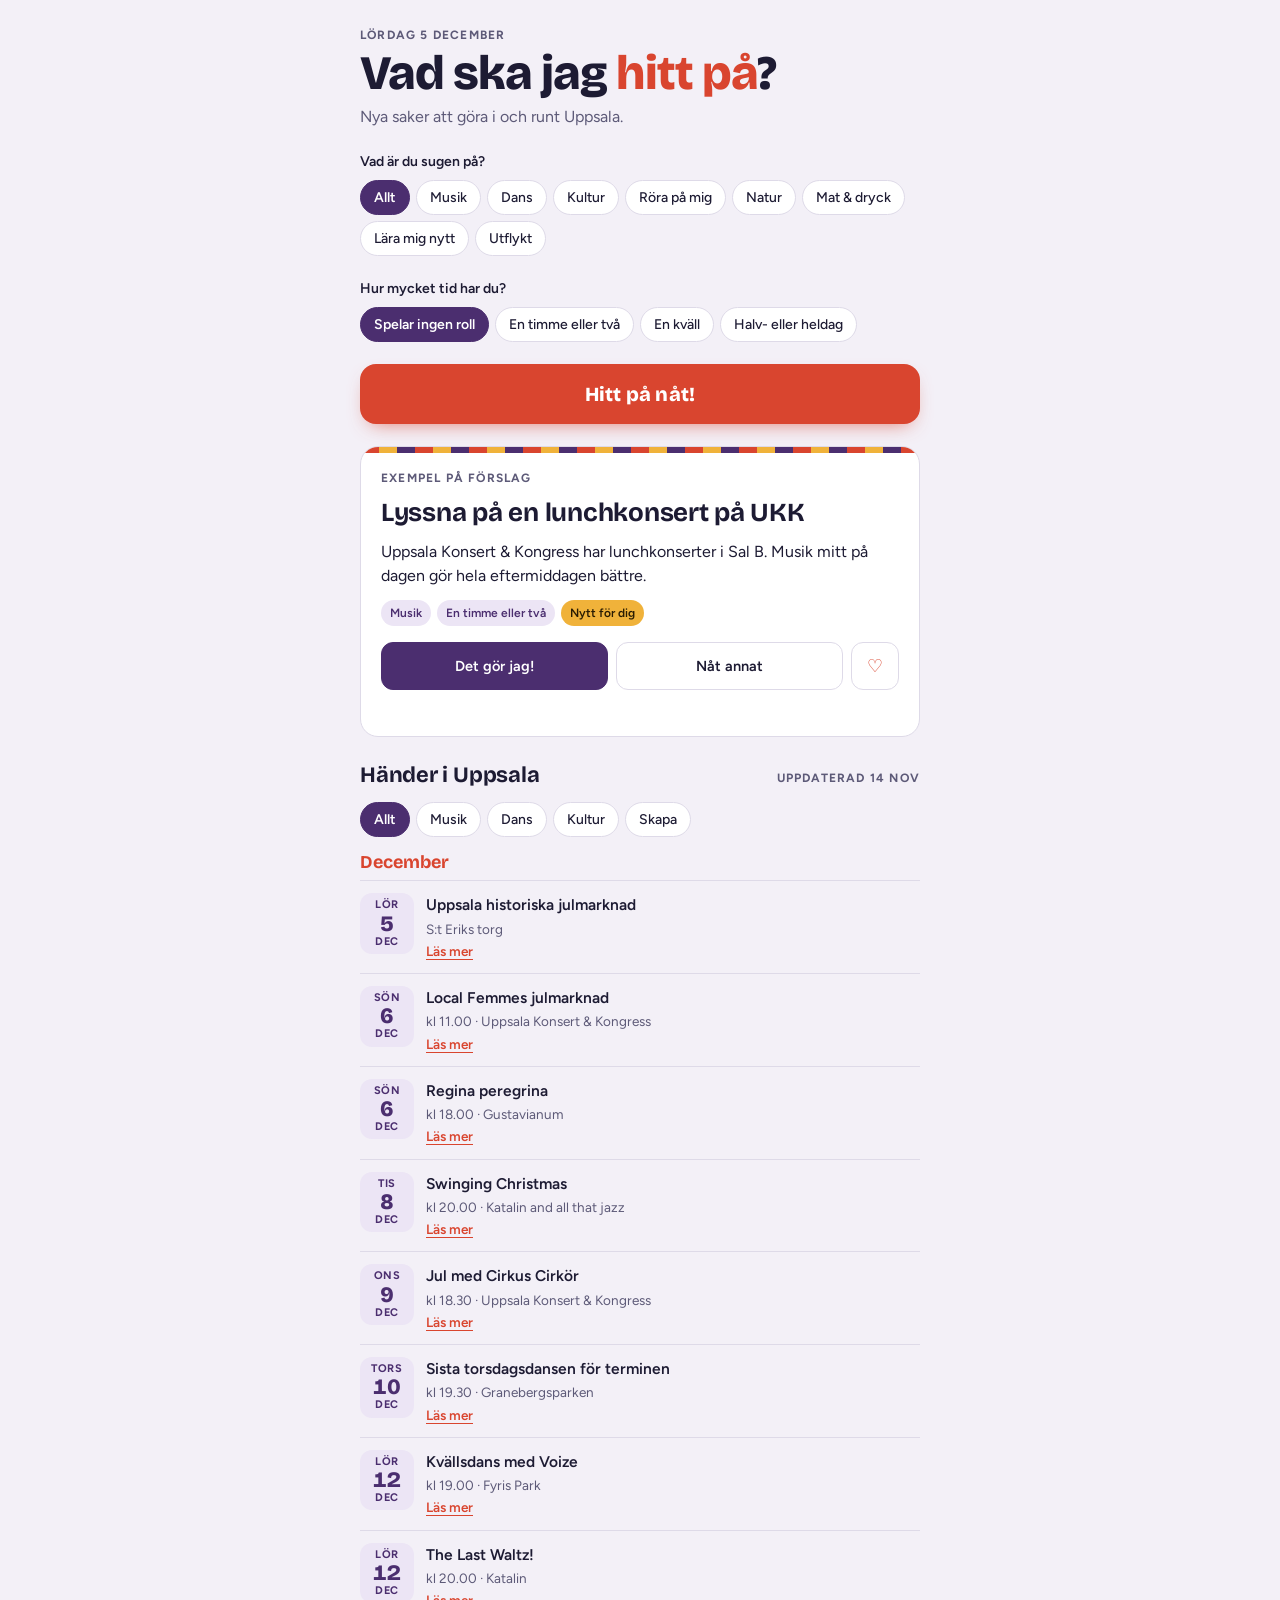
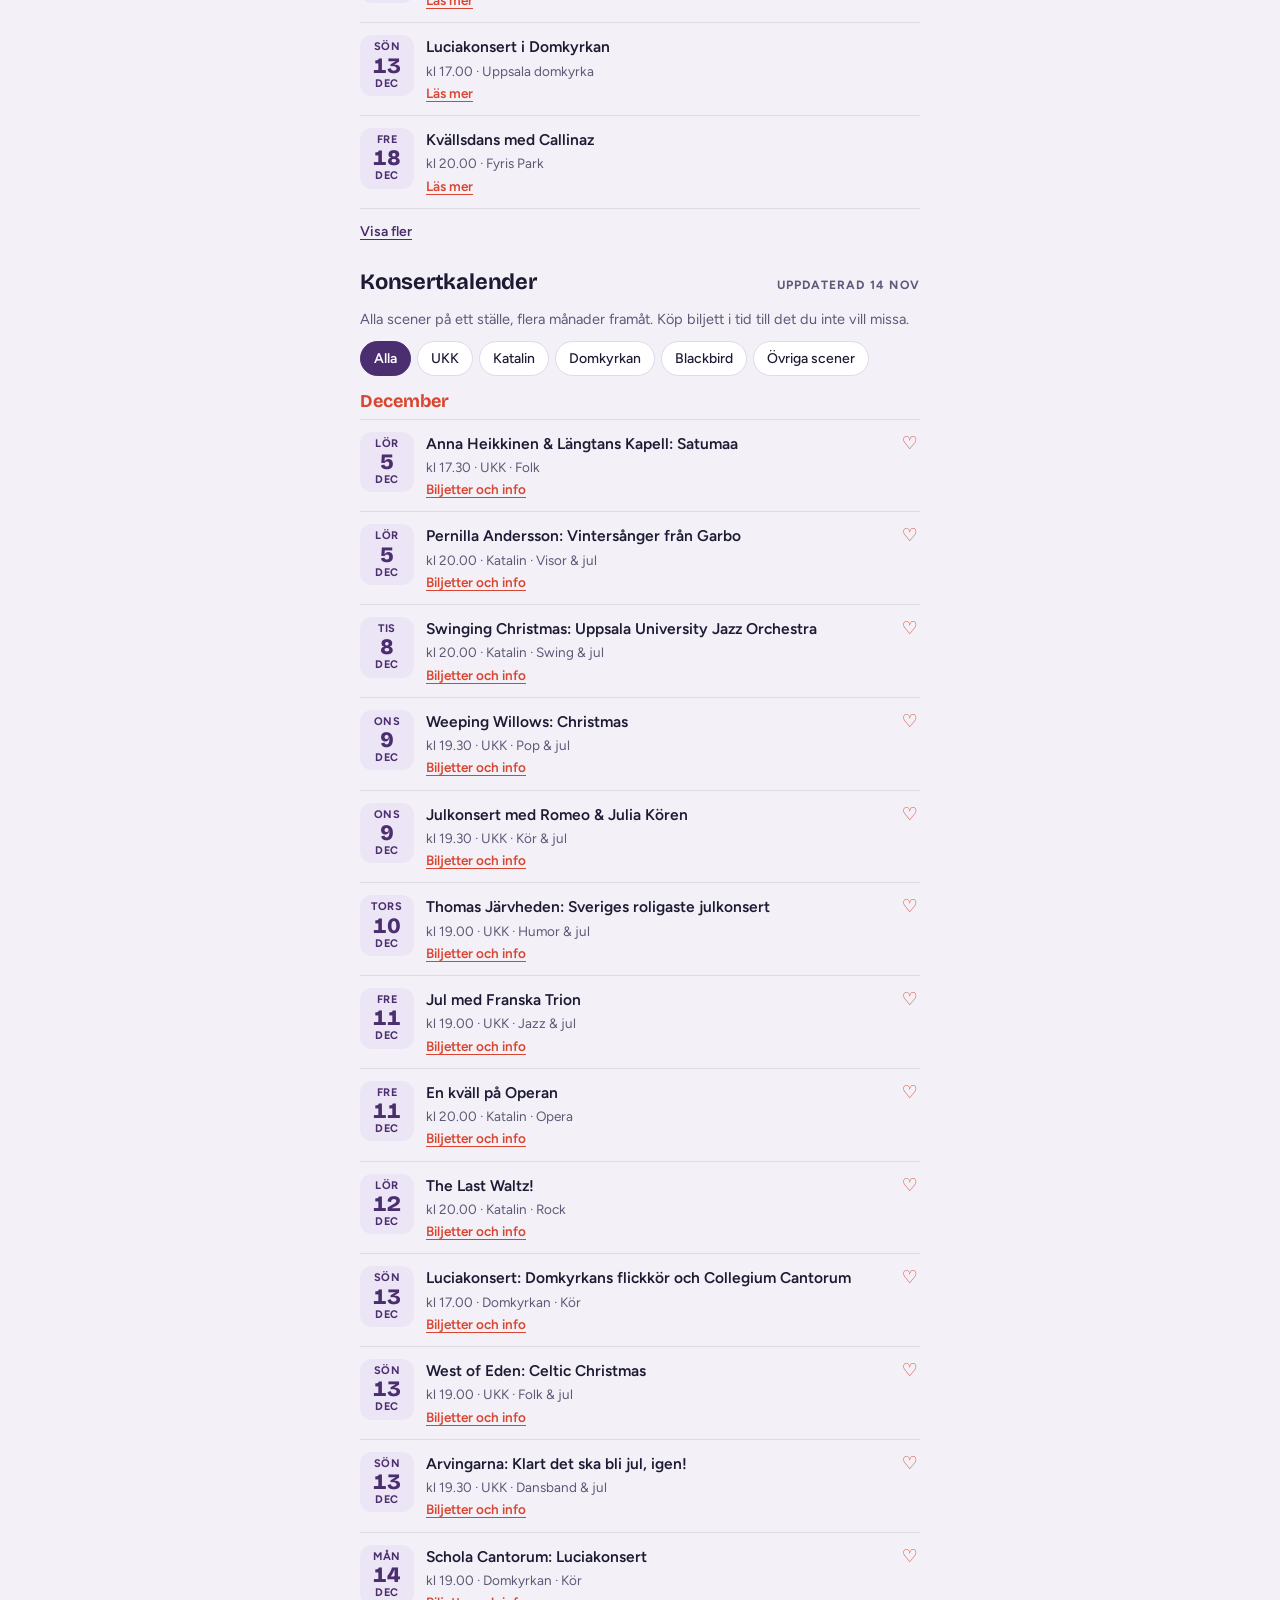
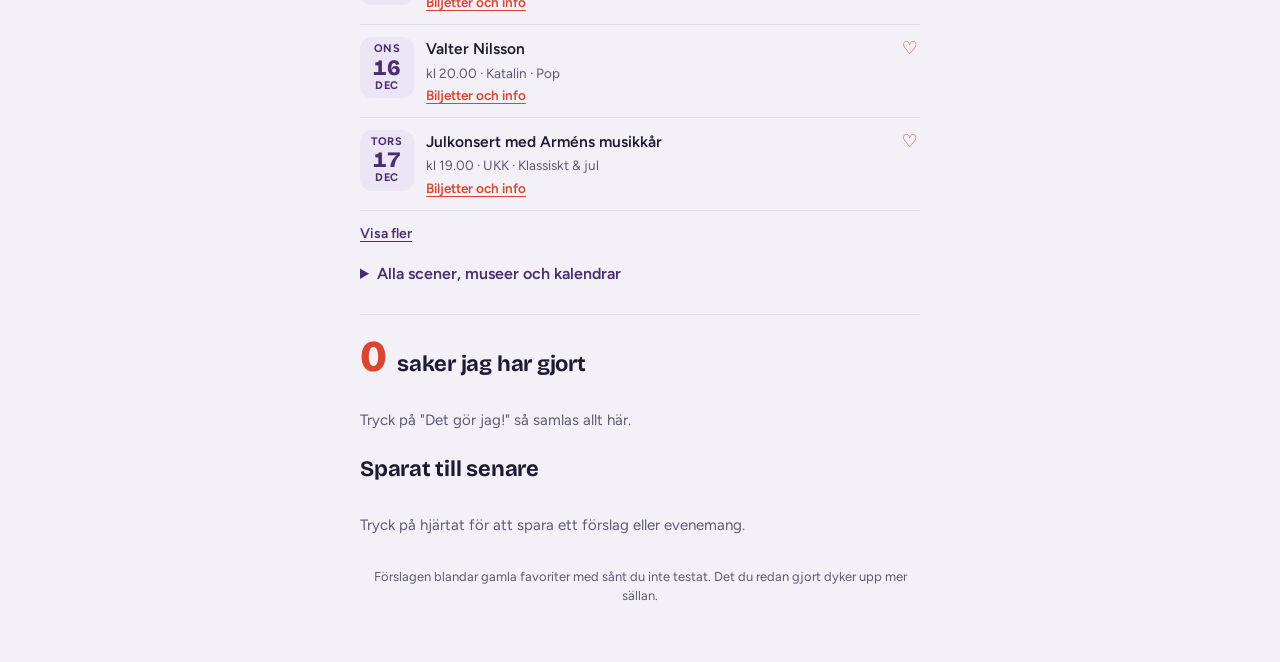
==== commit 326631bd: "Skapa och prova på-evenemang Co-Authored-By: Claude Opus 5.5 <noreply@anthropic.com> Claude-Session:" ====
--- a/hitt-pa/index.html
+++ b/hitt-pa/index.html
@@ -135,7 +135,7 @@
   <section class="events">
     <div class="evhead"><h2>Händer i Uppsala</h2><span class="eyebrow" id="updated">Uppdaterad 14 nov</span></div>
     <div class="chips" id="evfilter" role="group" aria-label="Filtrera evenemang">
-      <button type="button" data-v="" aria-pressed="true">Allt</button><button type="button" data-v="musik" aria-pressed="false">Musik</button><button type="button" data-v="dans" aria-pressed="false">Dans</button><button type="button" data-v="kultur" aria-pressed="false">Kultur</button>
+      <button type="button" data-v="" aria-pressed="true">Allt</button><button type="button" data-v="musik" aria-pressed="false">Musik</button><button type="button" data-v="dans" aria-pressed="false">Dans</button><button type="button" data-v="kultur" aria-pressed="false">Kultur</button><button type="button" data-v="skapa" aria-pressed="false">Skapa</button>
     </div>
     <ul id="evlist"></ul>
     <p class="empty" id="evEmpty" hidden>Inget inlagt i den här kategorin just nu.</p>
@@ -250,6 +250,12 @@
 ["Bjud hem folk på middag","Laga något nytt och bjud några du vill lära känna bättre.","mat",2],
 
 // Lära sig nytt
+["Boka en workshop i keramikmålning","Kaleido vid centralstationen har workshops i måleri på keramik som man bokar på egen hand eller med vänner.","lara",2],
+["Prova kroki eller figurteckning","Folkuniversitetet och studieförbunden har kvällskurser i att teckna människor. Ingen förkunskap behövs.","lara",2],
+["Gå på en målarkväll med vin","Sip and paint-kvällar där en ledare visar steg för steg. Kolla kurser.se eller Billetto.","lara",2],
+["Prova smyckestillverkning","Silversmide eller pärlsmycken på en kvällskurs. Du går hem med något du gjort själv.","lara",2],
+["Gå med i en stickcafé","Stickträffar på kaféer, bibliotek och i kyrkor. Ta med garn och fika.","lara",1],
+["Gå på en öppen ateljé","Konstnärer öppnar sina ateljéer ibland. Prata med konstnären om hur verken blir till.","kultur",1],
 ["Gå en keramikkurs","Dreja eller handbygg. Händerna i leran är meditation.","lara",2],
 ["Prova målning eller kroki","Kvällskurser i studieförbund. Ingen förkunskap behövs.","lara",2],
 ["Lär dig ett nytt språk","Italienska, spanska eller något oväntat. Kvällskurs eller app.","lara",2],
@@ -276,14 +282,18 @@
 const E=[
 ["2026-11-17","20:00","Moonica Mac","Spelning i den mindre jazzklubbsdelen på Katalin.","Katalin and all that jazz","musik","https://stadsevent.se/uppsala/evenemang/katalin-and-all-that-jazz/35324/moonica-mac"],
 ["2026-11-18","19:00","Kvinnor och äppelträd","Dans och teater på Gottsunda Dans & Teater.","Gottsunda Dans & Teater","kultur","https://stadsevent.se/uppsala/evenemang/gottsunda-dans-och-teater/52692/kvinnor-och-äppelträd"],
+["2026-11-16","13:00","Hantverkskafé i Lötenkyrkan","Sy, laga, sticka och fika tillsammans. Måndagar kl 13–15 fram till 14 december.","Lötenkyrkan","skapa","https://www.svenskakyrkan.se/uppsala/skapande-verksamhet"],
 ["2026-11-17","17:15","Allt ljus på Uppsala: mod och tålamod","Föreläsning och frågestund om årets ljusfestival. Fri entré.","Gustavianum","kultur","https://www.uu.se/download/18.35ade9931a01f5dd38b136ba/1787643719738/H%C3%B6stprogram%202026.pdf"],
+["2026-11-19","13:00","Hantverksträff i Sankt Pers kyrka","Eget skapande med fika, torsdagar kl 13–15.","Sankt Pers kyrka","skapa","https://www.svenskakyrkan.se/uppsala/skapande-verksamhet"],
 ["2026-11-19","13:00","Dagdans med Micke Ahlgrens","Dansbandsdans på eftermiddagen, kl 13–17.","Fyris Park","dans","https://www.danslogen.se/dansprogram/lan/uppsala"],
 ["2026-11-19","19:30","Pyjamasparty på torsdagsdansen","UBSS socialdans i pyjamas, kl 19.30–21.30.","Granebergsparken","dans","https://ubss.se/pyjamasparty-pa-torsdagsdansen/"],
 ["2026-11-20","12:15","Lunchkonsert: Enkel, vacker, öm","Lunchkonsert i Sal B.","Uppsala Konsert & Kongress","musik","https://stadsevent.se/uppsala/evenemang/uppsala-konsert-och-kongress-sal-b/31978/lunchkonsert-enkel-vacker-öm"],
 ["2026-11-20","19:30","Hansson de Wolfe United","Kultbandet live i Stora salen.","Uppsala Konsert & Kongress","musik","https://stadsevent.se/uppsala/evenemang/uppsala-konsert-och-kongress-stora-salen/9271/hansson-de-wolfe-united"],
 ["2026-11-20","20:00","Kvällsdans med Allstars","Dansbandsdans kl 20–24.","Fyris Park","dans","https://www.danslogen.se/dansprogram/lan/uppsala"],
+["2026-11-21","09:30","Julstök i keramikverkstaden","Gör egen julkeramik hos ABF, kl 9.30–12.30. Anmälan krävs.","ABF Uppsala","skapa","https://www.abf.se/aros/kurs/keramik-julstok-kl-930-1230-2111-uppsala-3920543/"],
 ["2026-11-21","20:00","Uppsala Blues Festival","Bluesfestival på Katalin.","Katalin","musik","https://stadsevent.se/uppsala/evenemang/katalin-uppsala/38741/uppsala-blues-festival"],
 ["2026-11-22","16:00","Niklas Strömstedt: Tyck om mig","Eftermiddagskonsert i Stora salen.","Uppsala Konsert & Kongress","musik","https://stadsevent.se/uppsala/evenemang/uppsala-konsert-och-kongress-stora-salen/10287/niklas-strömstedt-tyck-om-mig"],
+["2026-11-26","12:00","Broderi drop-in med Vaksalabrodöserna","Kom en eller flera gånger och brodera, kl 12–15. Även 10 december.","Vaksala kyrkcentrum","skapa","https://www.svenskakyrkan.se/uppsala/skapande-verksamhet"],
 ["2026-11-26","18:00","History and Bar: Nordens modernaste fästning?","Historia och bar på slottet.","Uppsala slott","kultur","https://stadsevent.se/uppsala/evenemang/uppsala-slottshistoriska/29389/history-and-bar-nordens-modernaste-fästning"],
 ["2026-11-26","19:00","City Lights med Uppsala Kammarorkester","Kammarorkestern i Stora salen.","Uppsala Konsert & Kongress","musik","https://stadsevent.se/uppsala/evenemang/uppsala-konsert-och-kongress-stora-salen/24955/city-lights-uppsala-kammarorkester"],
 ["2026-11-26","20:00","Den Svenska Björnstammen","Popkonsert, spelas även 27 nov.","Katalin and all that jazz","musik","https://stadsevent.se/uppsala/evenemang/katalin-and-all-that-jazz/22600/den-svenska-björnstammen"],
@@ -292,6 +302,7 @@
 ["2026-11-28","","Julmarknad i Kopphagen","Julmarknad med dansbana och eldshow vid festplatsen i Länna.","Kopphagen, Länna","kultur","https://gratisuppsala.se/events/julmarknad-i-kopphagen-november2026/"],
 ["2026-11-28","19:00","Kvällsdans med Black Jack","Dansbandsdans kl 19–23.","Fyris Park","dans","https://www.danslogen.se/dansprogram/lan/uppsala"],
 ["2026-11-28","21:00","Nostalgiklubben","Klubbkväll med gamla hits på Flustret.","Flustret","dans","https://stadsevent.se/uppsala/evenemang/flustret/53246/nostalgiklubben"],
+["2026-11-29","15:00","Gud och garn: stick- och virkträff","Sticka och virka tillsammans, för nybörjare och vana, kl 15–17.","Eriksbergskyrkan","skapa","https://www.svenskakyrkan.se/uppsala/skapande-verksamhet"],
 ["2026-11-29","15:00","Nötknäpparen","International Festival Ballet dansar Tjajkovskijs julklassiker.","Uppsala Konsert & Kongress","kultur","https://stadsevent.se/uppsala/evenemang/uppsala-konsert-och-kongress-stora-salen/37738/nötknäpparen-med-international-festival-ballet"],
 ["2026-12-01","18:00","Kvällsöppet på Gustavianum","Föreläsning om doft och minne kl 18 och minikonsert med Uppsalakören Sorella kl 19.","Gustavianum","kultur","https://www.uu.se/download/18.35ade9931a01f5dd38b136ba/1787643719738/H%C3%B6stprogram%202026.pdf"],
 ["2026-12-02","20:00","Amanda Ginsburg: Det är jul nu igen","Jazzig julkonsert.","Katalin and all that jazz","musik","https://stadsevent.se/uppsala/evenemang/katalin-and-all-that-jazz/21124/amanda-ginsburg-det-är-jul-nu-igen"],
@@ -406,7 +417,7 @@
 ["2027-05-20","19:00","Tjajkovskijs pianokonsert: Uppsala Kammarorkester","ukk","Klassiskt","https://ukk.se/tjajkovskijs-pianokonsert-uppsala-kammarorkester/",""],
 ];
 
-const CAT={musik:"Musik",dans:"Dans",kultur:"Kultur",aktiv:"Röra på mig",natur:"Natur",mat:"Mat & dryck",lara:"Lära mig nytt",utflykt:"Utflykt"};
+const CAT={skapa:"Skapa & prova på",musik:"Musik",dans:"Dans",kultur:"Kultur",aktiv:"Röra på mig",natur:"Natur",mat:"Mat & dryck",lara:"Lära mig nytt",utflykt:"Utflykt"};
 const TID=["","En timme eller två","En kväll","Halv- eller heldag"];
 const WD=["sön","mån","tis","ons","tors","fre","lör"], MO=["jan","feb","mars","april","maj","juni","juli","aug","sep","okt","nov","dec"];
 const months=["januari","februari","mars","april","maj","juni","juli","augusti","september","oktober","november","december"];
@@ -423,7 +434,7 @@
 function evDate(e){return new Date(e[0]+"T"+(e[1]||"12:00")+":00")}
 function upcoming(){const t0=new Date();t0.setHours(0,0,0,0);return E.filter(e=>evDate(e)>=t0).sort((a,b)=>evDate(a)-evDate(b))}
 function evLabel(e){const d=evDate(e);return WD[d.getDay()]+" "+d.getDate()+" "+MO[d.getMonth()]+(e[1]?" kl "+e[1].replace(":","."):"")}
-function evAsActivity(e){const a=[e[2],e[3],e[5],2];a.ev=e;return a}
+function evAsActivity(e){const a=[e[2],e[3],e[5]==="skapa"?"lara":e[5],2];a.ev=e;return a}
 function timesDone(t){return done.filter(x=>x.t===t).length}
 
 $("today").textContent=days[now.getDay()]+" "+now.getDate()+" "+months[now.getMonth()];
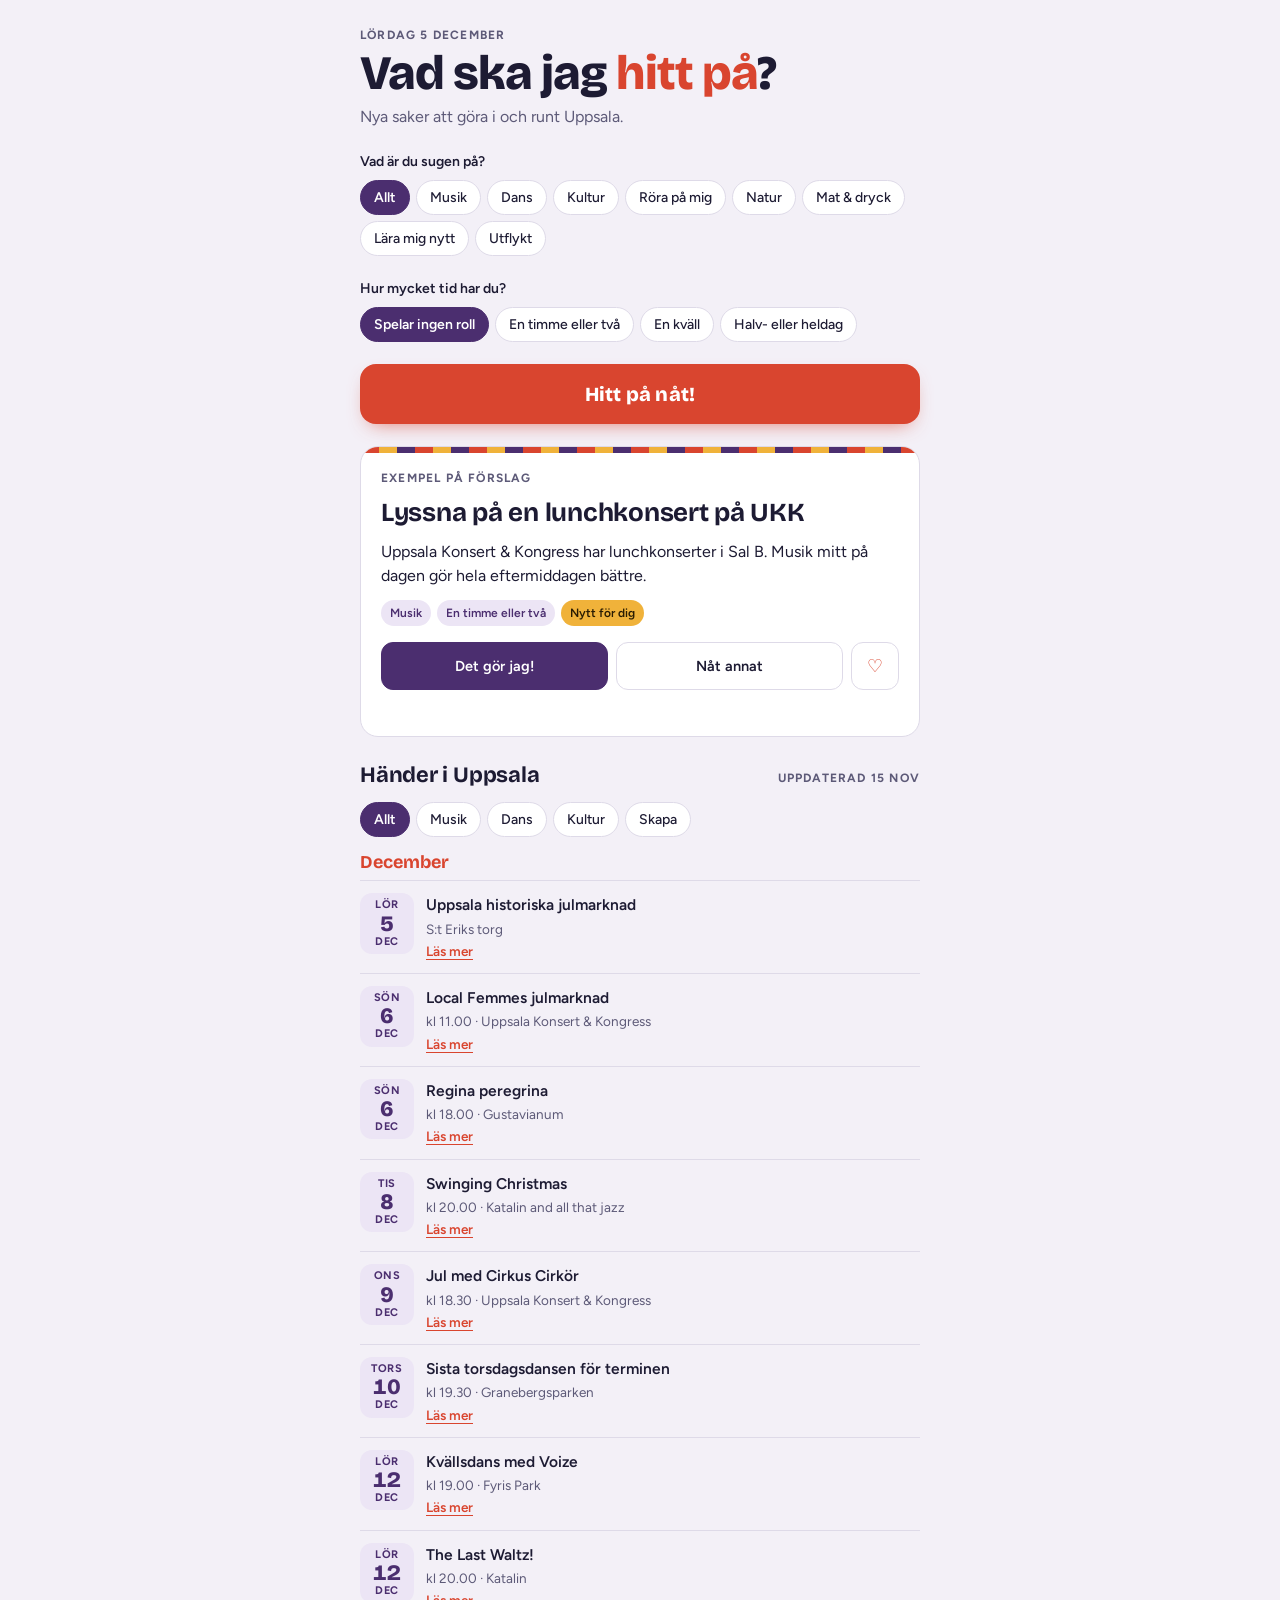
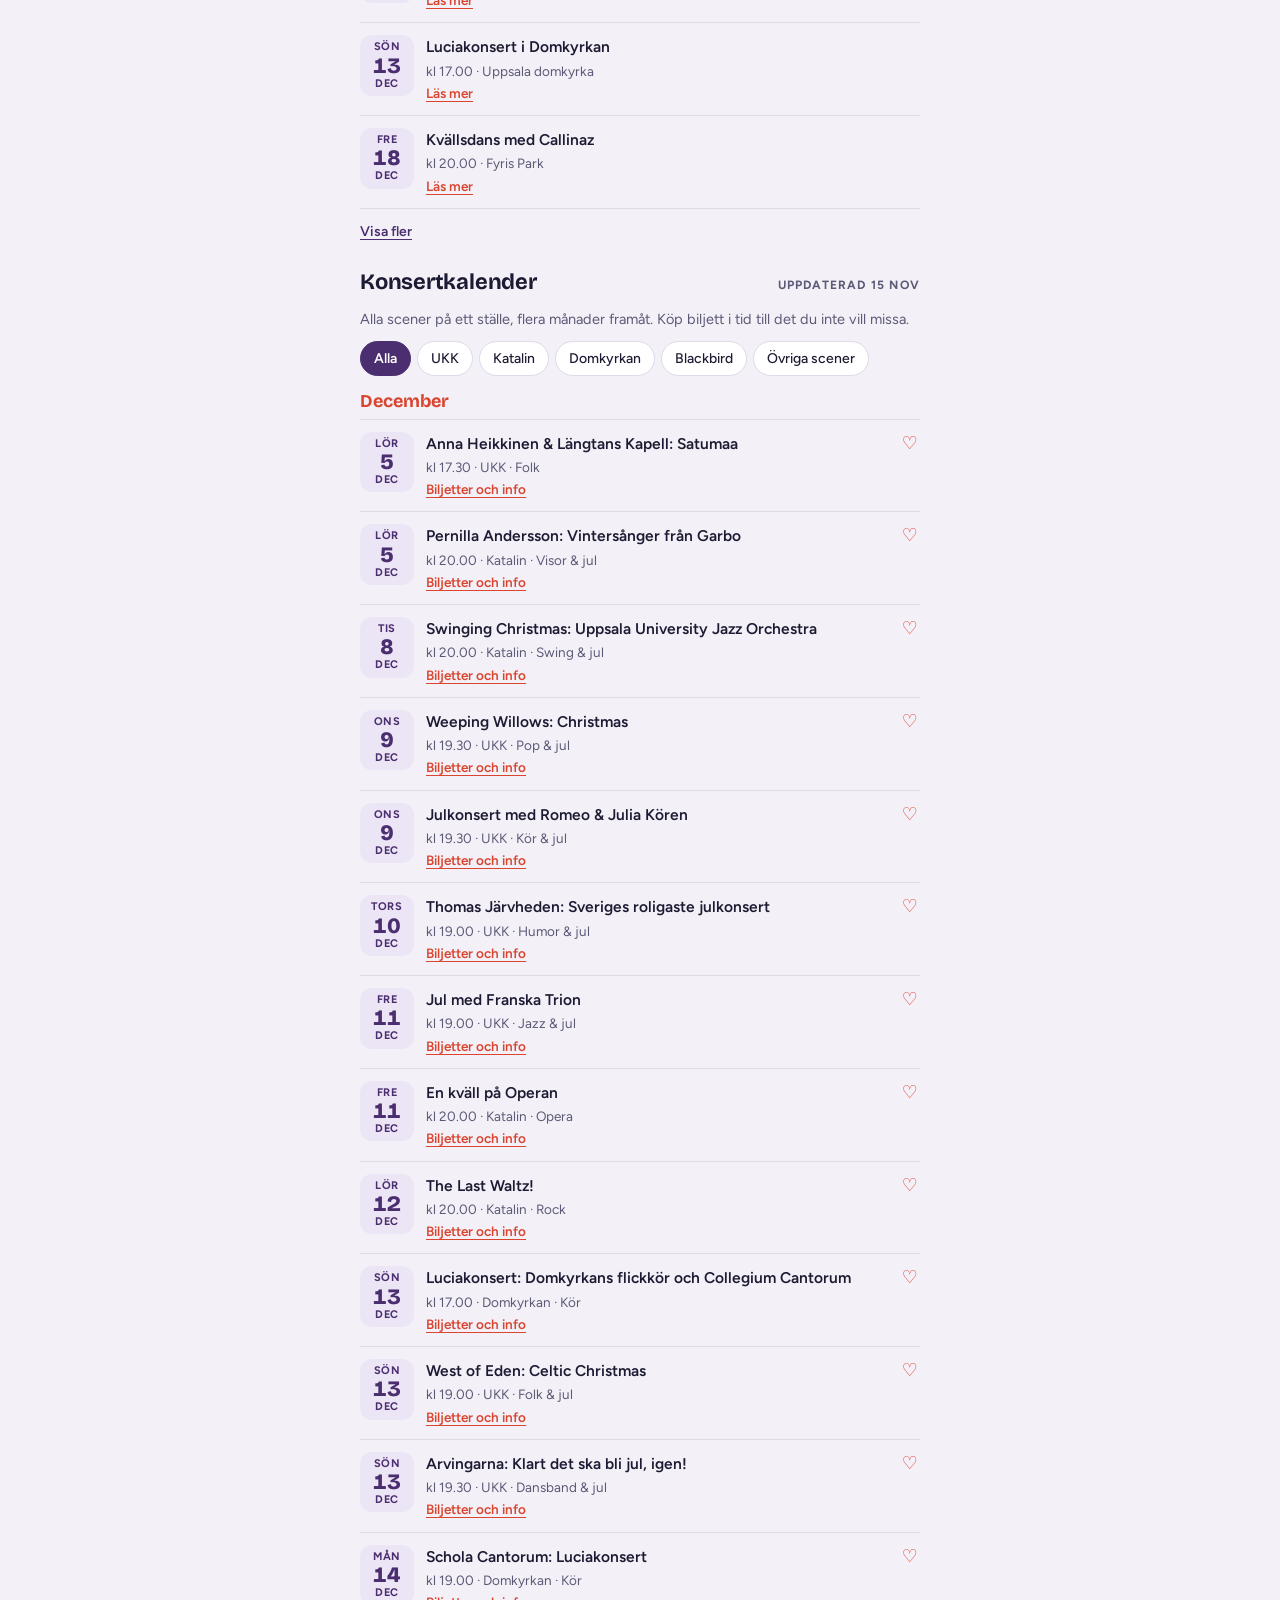
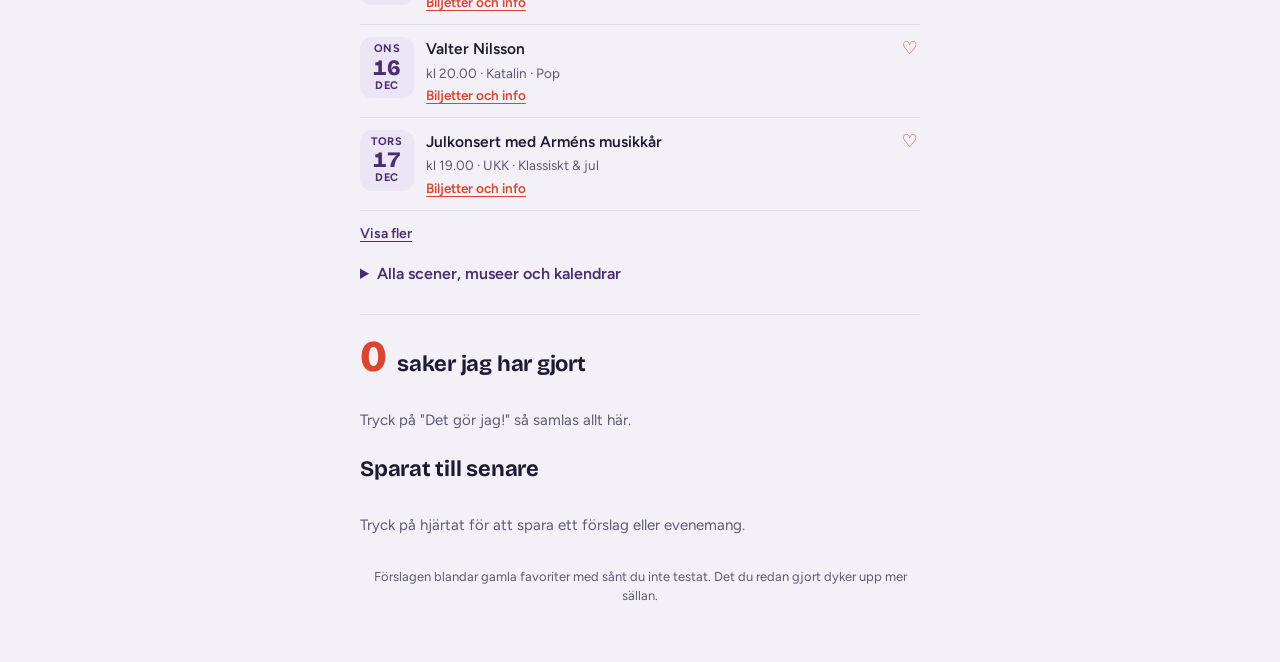
==== commit c5da4bb4: "Uppdatera evenemang i Vad ska jag hitt på? Co-Authored-By: Claude Opus 5.5 <noreply@anthropic.com> C" ====
--- a/hitt-pa/index.html
+++ b/hitt-pa/index.html
@@ -133,7 +133,7 @@
   </section>
 
   <section class="events">
-    <div class="evhead"><h2>Händer i Uppsala</h2><span class="eyebrow" id="updated">Uppdaterad 14 nov</span></div>
+    <div class="evhead"><h2>Händer i Uppsala</h2><span class="eyebrow" id="updated">Uppdaterad 15 nov</span></div>
     <div class="chips" id="evfilter" role="group" aria-label="Filtrera evenemang">
       <button type="button" data-v="" aria-pressed="true">Allt</button><button type="button" data-v="musik" aria-pressed="false">Musik</button><button type="button" data-v="dans" aria-pressed="false">Dans</button><button type="button" data-v="kultur" aria-pressed="false">Kultur</button><button type="button" data-v="skapa" aria-pressed="false">Skapa</button>
     </div>
@@ -143,7 +143,7 @@
   </section>
 
   <section class="events" id="konserter">
-    <div class="evhead"><h2>Konsertkalender</h2><span class="eyebrow" id="kUpdated">Uppdaterad 14 nov</span></div>
+    <div class="evhead"><h2>Konsertkalender</h2><span class="eyebrow" id="kUpdated">Uppdaterad 15 nov</span></div>
     <p class="empty" style="color:var(--muted);font-size:14.5px">Alla scener på ett ställe, flera månader framåt. Köp biljett i tid till det du inte vill missa.</p>
     <div class="chips" id="kfilter" role="group" aria-label="Filtrera scen"></div>
     <ul id="klist"></ul>
@@ -254,7 +254,7 @@
 ["Prova kroki eller figurteckning","Folkuniversitetet och studieförbunden har kvällskurser i att teckna människor. Ingen förkunskap behövs.","lara",2],
 ["Gå på en målarkväll med vin","Sip and paint-kvällar där en ledare visar steg för steg. Kolla kurser.se eller Billetto.","lara",2],
 ["Prova smyckestillverkning","Silversmide eller pärlsmycken på en kvällskurs. Du går hem med något du gjort själv.","lara",2],
-["Gå med i en stickcafé","Stickträffar på kaféer, bibliotek och i kyrkor. Ta med garn och fika.","lara",1],
+["Gå till ett stickcafé","Stickträffar på kaféer, bibliotek och i kyrkor. Ta med garn och fika.","lara",1],
 ["Gå på en öppen ateljé","Konstnärer öppnar sina ateljéer ibland. Prata med konstnären om hur verken blir till.","kultur",1],
 ["Gå en keramikkurs","Dreja eller handbygg. Händerna i leran är meditation.","lara",2],
 ["Prova målning eller kroki","Kvällskurser i studieförbund. Ingen förkunskap behövs.","lara",2],
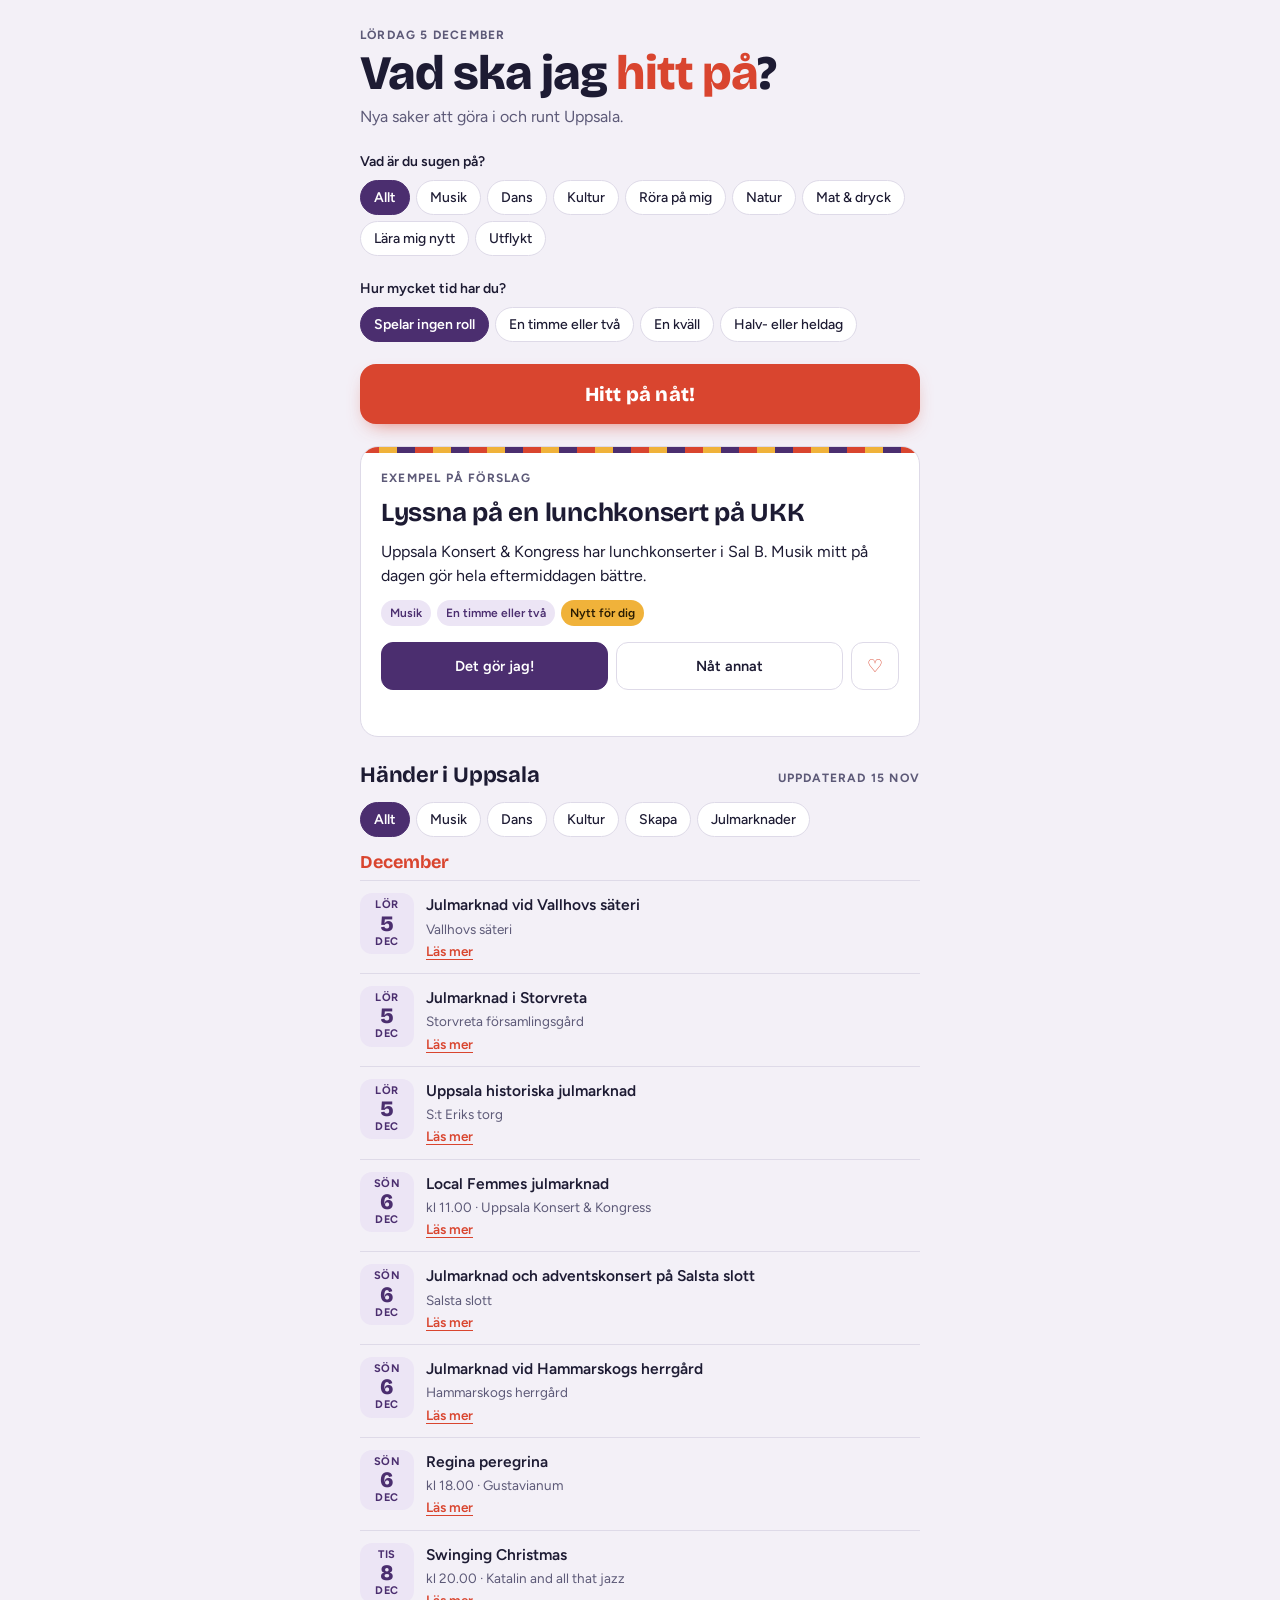
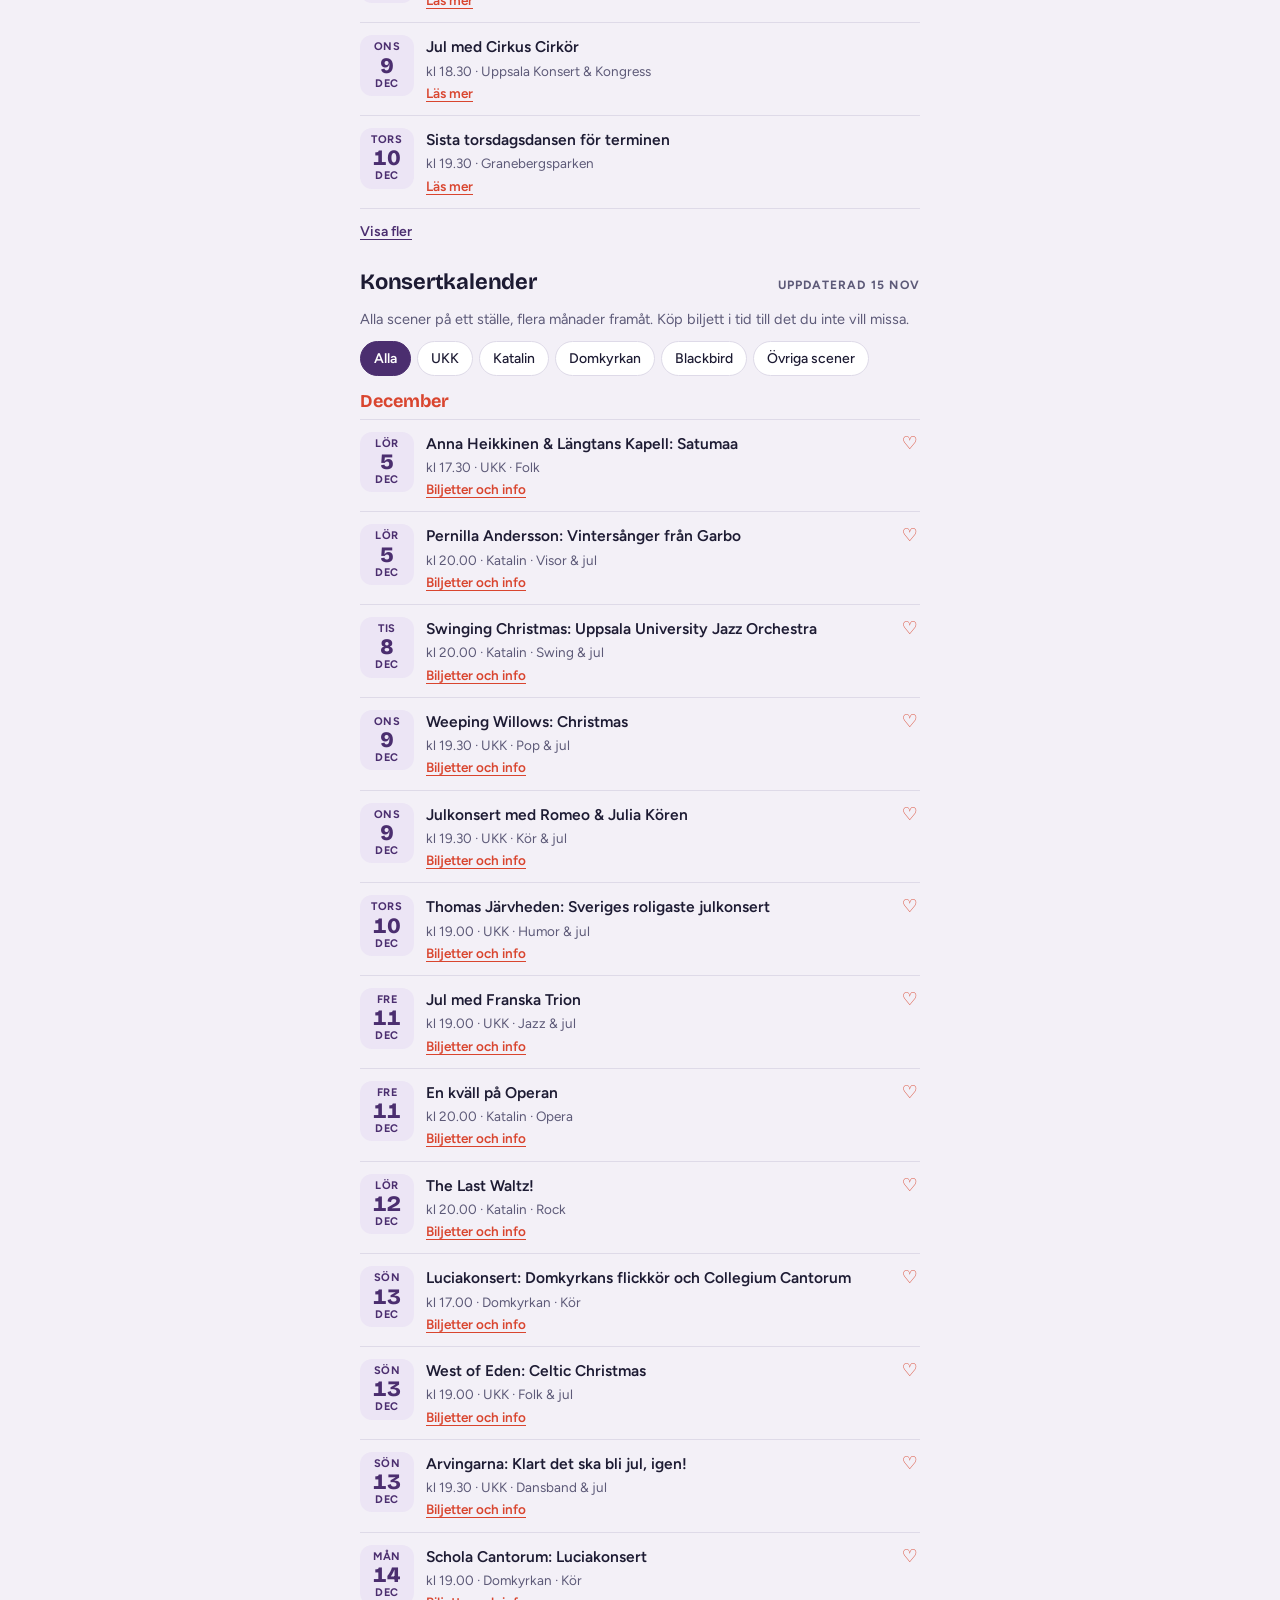
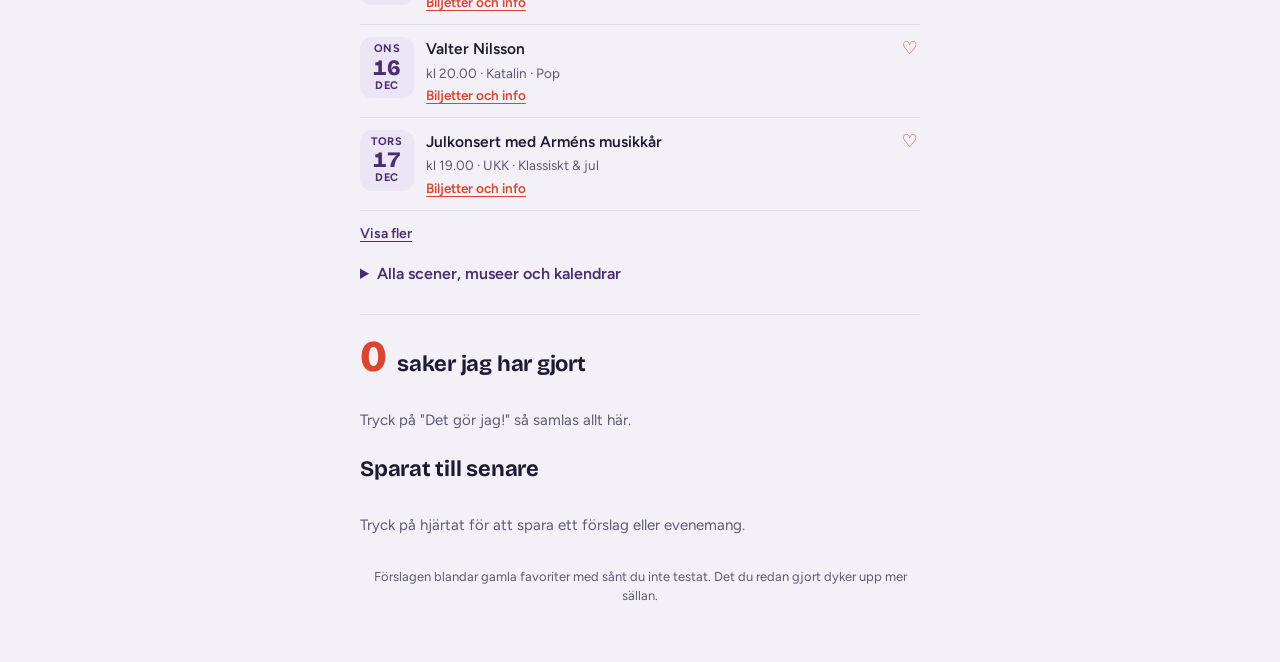
==== commit 4140819c: "Julmarknader i Vad ska jag hitt på? Co-Authored-By: Claude Opus 5.5 <noreply@anthropic.com> Claude-S" ====
--- a/hitt-pa/index.html
+++ b/hitt-pa/index.html
@@ -135,7 +135,7 @@
   <section class="events">
     <div class="evhead"><h2>Händer i Uppsala</h2><span class="eyebrow" id="updated">Uppdaterad 15 nov</span></div>
     <div class="chips" id="evfilter" role="group" aria-label="Filtrera evenemang">
-      <button type="button" data-v="" aria-pressed="true">Allt</button><button type="button" data-v="musik" aria-pressed="false">Musik</button><button type="button" data-v="dans" aria-pressed="false">Dans</button><button type="button" data-v="kultur" aria-pressed="false">Kultur</button><button type="button" data-v="skapa" aria-pressed="false">Skapa</button>
+      <button type="button" data-v="" aria-pressed="true">Allt</button><button type="button" data-v="musik" aria-pressed="false">Musik</button><button type="button" data-v="dans" aria-pressed="false">Dans</button><button type="button" data-v="kultur" aria-pressed="false">Kultur</button><button type="button" data-v="skapa" aria-pressed="false">Skapa</button><button type="button" data-v="marknad" aria-pressed="false">Julmarknader</button>
     </div>
     <ul id="evlist"></ul>
     <p class="empty" id="evEmpty" hidden>Inget inlagt i den här kategorin just nu.</p>
@@ -280,6 +280,18 @@
 
 /* Evenemang: [datum, tid, titel, beskrivning, plats, kategori musik|dans|kultur, länk] */
 const E=[
+["2026-11-21","10:00","Ulva julmarknad","Julmarknad i hantverksbyn vid Fyrisån, kl 10–16 både lördag och söndag.","Ulva kvarn","marknad","https://www.ulvakvarn.com/ulva-julmarknad/"],
+["2026-11-21","","Julmarknad på Kaleido","Konsthantverkarnas julbutik vid centralstationen, öppen fram till 5 januari.","Kaleido konsthantverk","marknad","https://destinationuppsala.se/event/julmarknad-pa-kaleido/"],
+["2026-11-28","11:00","Historisk julmarknad i Gamla Uppsala","Hantverk med historisk koppling vid högarna, kl 11–16 både lördag och söndag.","Gamla Uppsala museum","marknad","https://destinationuppsala.se/event/historisk-julmarknad-i-gamla-uppsala-2026/"],
+["2026-11-28","11:00","Julmarknad på Skoklosters slott","Julmarknad på barockslottet vid Mälaren, kl 11–16 lördag och söndag.","Skoklosters slott","marknad","https://skoklostersslott.se/en/visit-us/christmas-market"],
+["2026-11-28","","Ull i Upplands julmarknad","Julmarknad med ull och hantverk.","Övre Slotts","marknad","https://destinationuppsala.se/event/ull-i-upplands-julmarknad/"],
+["2026-11-28","","Julmarknad på chokladfabriken","Julmarknad hos Vegan Delights chokladfabrik.","Vegan Delights","marknad","https://destinationuppsala.se/event/julmarknad-pa-chokladfabriken-2026/"],
+["2026-12-04","","UF-julmarknad på Forumtorget","Unga entreprenörer säljer sina produkter, 4–5 december.","Forumtorget","marknad","https://destinationuppsala.se/event/uf-julmarknad-pa-forumtorget-2026/"],
+["2026-12-05","","Julmarknad vid Vallhovs säteri","Julmarknad på säteriet, 5–6 december.","Vallhovs säteri","marknad","https://destinationuppsala.se/event/julmarknad-vid-vallhovs-sateri-2026/"],
+["2026-12-05","","Julmarknad i Storvreta","Julmarknad vid församlingsgården.","Storvreta församlingsgård","marknad","https://destinationuppsala.se/event/julmarknad-vid-storvreta-forsamlingsgard-2026/"],
+["2026-12-06","","Julmarknad och adventskonsert på Salsta slott","Julmarknad och konsert på slottet i norra Uppland.","Salsta slott","marknad","https://destinationuppsala.se/event/julmarknad-och-adventskonsert-pa-salsta-slott-2026/"],
+["2026-12-06","","Julmarknad vid Hammarskogs herrgård","Julmarknad på herrgården vid Ekoln.","Hammarskogs herrgård","marknad","https://destinationuppsala.se/event/julmarknad-vid-hammarskogs-herrgard/"],
+["2026-12-12","","Lantlig julmarknad på Ekbolanda gård","Julmarknad på landet, 12–13 december.","Ekbolanda gård","marknad","https://destinationuppsala.se/event/lantlig-julmarknad-pa-ekbolanda-gard/"],
 ["2026-11-17","20:00","Moonica Mac","Spelning i den mindre jazzklubbsdelen på Katalin.","Katalin and all that jazz","musik","https://stadsevent.se/uppsala/evenemang/katalin-and-all-that-jazz/35324/moonica-mac"],
 ["2026-11-18","19:00","Kvinnor och äppelträd","Dans och teater på Gottsunda Dans & Teater.","Gottsunda Dans & Teater","kultur","https://stadsevent.se/uppsala/evenemang/gottsunda-dans-och-teater/52692/kvinnor-och-äppelträd"],
 ["2026-11-16","13:00","Hantverkskafé i Lötenkyrkan","Sy, laga, sticka och fika tillsammans. Måndagar kl 13–15 fram till 14 december.","Lötenkyrkan","skapa","https://www.svenskakyrkan.se/uppsala/skapande-verksamhet"],
@@ -298,8 +310,8 @@
 ["2026-11-26","19:00","City Lights med Uppsala Kammarorkester","Kammarorkestern i Stora salen.","Uppsala Konsert & Kongress","musik","https://stadsevent.se/uppsala/evenemang/uppsala-konsert-och-kongress-stora-salen/24955/city-lights-uppsala-kammarorkester"],
 ["2026-11-26","20:00","Den Svenska Björnstammen","Popkonsert, spelas även 27 nov.","Katalin and all that jazz","musik","https://stadsevent.se/uppsala/evenemang/katalin-and-all-that-jazz/22600/den-svenska-björnstammen"],
 ["2026-11-26","18:00","Konst & bar: grafik och keramik","Konst och en drink en torsdagskväll.","Uppsala","kultur","https://stadsevent.se/uppsala/evenemang/annan-plats/52990/konst-och-bar-grafik-och-keramik"],
-["2026-11-28","","Julmarknad i Ulleråker","Gratis julmarknad med dansbana, musik och eldshow i Solglimtsparken.","Solglimtsparken, Ulleråker","kultur","https://gratisuppsala.se/events/julmarknad-i-ulleraker-2026/"],
-["2026-11-28","","Julmarknad i Kopphagen","Julmarknad med dansbana och eldshow vid festplatsen i Länna.","Kopphagen, Länna","kultur","https://gratisuppsala.se/events/julmarknad-i-kopphagen-november2026/"],
+["2026-11-28","","Julmarknad i Ulleråker","Gratis julmarknad med dansbana, musik och eldshow i Solglimtsparken.","Solglimtsparken, Ulleråker","marknad","https://gratisuppsala.se/events/julmarknad-i-ulleraker-2026/"],
+["2026-11-28","","Julmarknad i Kopphagen","Julmarknad med dansbana och eldshow vid festplatsen i Länna.","Kopphagen, Länna","marknad","https://gratisuppsala.se/events/julmarknad-i-kopphagen-november2026/"],
 ["2026-11-28","19:00","Kvällsdans med Black Jack","Dansbandsdans kl 19–23.","Fyris Park","dans","https://www.danslogen.se/dansprogram/lan/uppsala"],
 ["2026-11-28","21:00","Nostalgiklubben","Klubbkväll med gamla hits på Flustret.","Flustret","dans","https://stadsevent.se/uppsala/evenemang/flustret/53246/nostalgiklubben"],
 ["2026-11-29","15:00","Gud och garn: stick- och virkträff","Sticka och virka tillsammans, för nybörjare och vana, kl 15–17.","Eriksbergskyrkan","skapa","https://www.svenskakyrkan.se/uppsala/skapande-verksamhet"],
@@ -309,8 +321,8 @@
 ["2026-12-03","19:30","Seinabo Sey","Konsert i Stora salen.","Uppsala Konsert & Kongress","musik","https://stadsevent.se/uppsala/evenemang/uppsala-konsert-och-kongress-stora-salen/20170/seinabo-sey"],
 ["2026-12-04","20:00","Kvällsdans med Blender","Dansbandsdans kl 20–24.","Fyris Park","dans","https://www.danslogen.se/dansprogram/lan/uppsala"],
 ["2026-12-04","20:00","The Fantastic Four: A Motown Christmas","Motown och jul, perfekt att dansa till.","Katalin","musik","https://stadsevent.se/uppsala/evenemang/katalin/18518/the-fantastic-four-a-motown-christmas-uppsala"],
-["2026-12-05","","Uppsala historiska julmarknad","Historisk julmarknad på S:t Eriks torg, även 6 december.","S:t Eriks torg","kultur","https://destinationuppsala.se/event/uppsala-historiska-julmarknad-2026/"],
-["2026-12-06","11:00","Local Femmes julmarknad","Gratis julmarknad med lokala hantverkare och småföretagare.","Uppsala Konsert & Kongress","kultur","https://ukk.se/local-femmes-julmarknad-2026/"],
+["2026-12-05","","Uppsala historiska julmarknad","Historisk julmarknad på S:t Eriks torg, även 6 december.","S:t Eriks torg","marknad","https://destinationuppsala.se/event/uppsala-historiska-julmarknad-2026/"],
+["2026-12-06","11:00","Local Femmes julmarknad","Gratis julmarknad med lokala hantverkare och småföretagare.","Uppsala Konsert & Kongress","marknad","https://ukk.se/local-femmes-julmarknad-2026/"],
 ["2026-12-06","18:00","Regina peregrina","Musikalisk vandring genom museet med musik från drottning Kristinas hov. 200 kr, boka via museum.gust@uu.se.","Gustavianum","musik","https://www.uu.se/gustavianum/kalendarium/arkiv/2026-12-06-regina-peregrina"],
 ["2026-12-08","20:00","Swinging Christmas","Universitetets jazzorkester spelar jul i Benny Goodman-anda. 100 kr.","Katalin and all that jazz","musik","https://www.uu.se/uppsala-university-jazz-orchestra/evenemang/arkiv/2026-12-08-swinging-christmas---in-a-clarinettistic-tone"],
 ["2026-12-09","18:30","Jul med Cirkus Cirkör","Julbord med cirkus. Spelas även 10 dec.","Uppsala Konsert & Kongress","kultur","https://stadsevent.se/uppsala/evenemang/uppsala-konsert-och-kongress-restaurangen-sal-d/39969/jul-med-cirkus-cirkör-årets-mest-oväntade-julbord"],
@@ -417,7 +429,7 @@
 ["2027-05-20","19:00","Tjajkovskijs pianokonsert: Uppsala Kammarorkester","ukk","Klassiskt","https://ukk.se/tjajkovskijs-pianokonsert-uppsala-kammarorkester/",""],
 ];
 
-const CAT={skapa:"Skapa & prova på",musik:"Musik",dans:"Dans",kultur:"Kultur",aktiv:"Röra på mig",natur:"Natur",mat:"Mat & dryck",lara:"Lära mig nytt",utflykt:"Utflykt"};
+const CAT={marknad:"Marknad",skapa:"Skapa & prova på",musik:"Musik",dans:"Dans",kultur:"Kultur",aktiv:"Röra på mig",natur:"Natur",mat:"Mat & dryck",lara:"Lära mig nytt",utflykt:"Utflykt"};
 const TID=["","En timme eller två","En kväll","Halv- eller heldag"];
 const WD=["sön","mån","tis","ons","tors","fre","lör"], MO=["jan","feb","mars","april","maj","juni","juli","aug","sep","okt","nov","dec"];
 const months=["januari","februari","mars","april","maj","juni","juli","augusti","september","oktober","november","december"];
@@ -434,7 +446,7 @@
 function evDate(e){return new Date(e[0]+"T"+(e[1]||"12:00")+":00")}
 function upcoming(){const t0=new Date();t0.setHours(0,0,0,0);return E.filter(e=>evDate(e)>=t0).sort((a,b)=>evDate(a)-evDate(b))}
 function evLabel(e){const d=evDate(e);return WD[d.getDay()]+" "+d.getDate()+" "+MO[d.getMonth()]+(e[1]?" kl "+e[1].replace(":","."):"")}
-function evAsActivity(e){const a=[e[2],e[3],e[5]==="skapa"?"lara":e[5],2];a.ev=e;return a}
+function evAsActivity(e){const a=[e[2],e[3],e[5]==="skapa"?"lara":e[5]==="marknad"?"kultur":e[5],2];a.ev=e;return a}
 function timesDone(t){return done.filter(x=>x.t===t).length}
 
 $("today").textContent=days[now.getDay()]+" "+now.getDate()+" "+months[now.getMonth()];
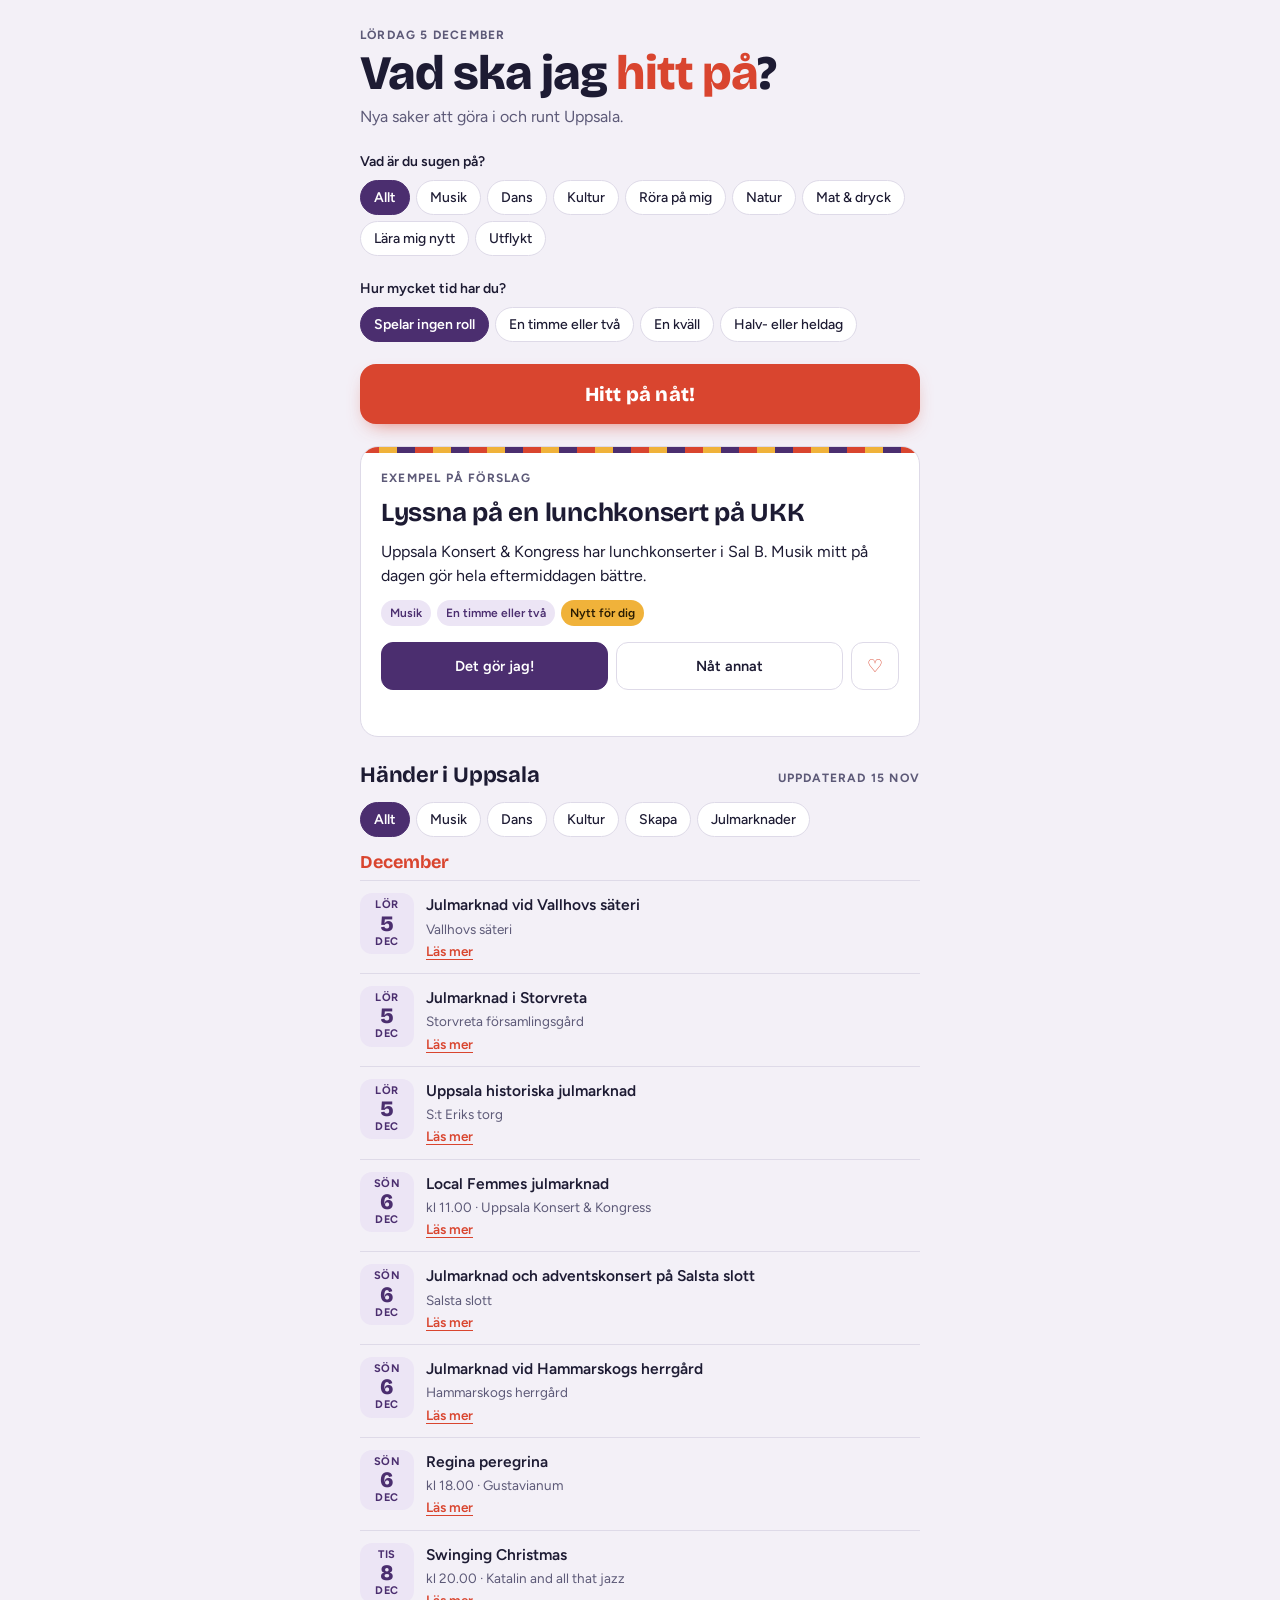
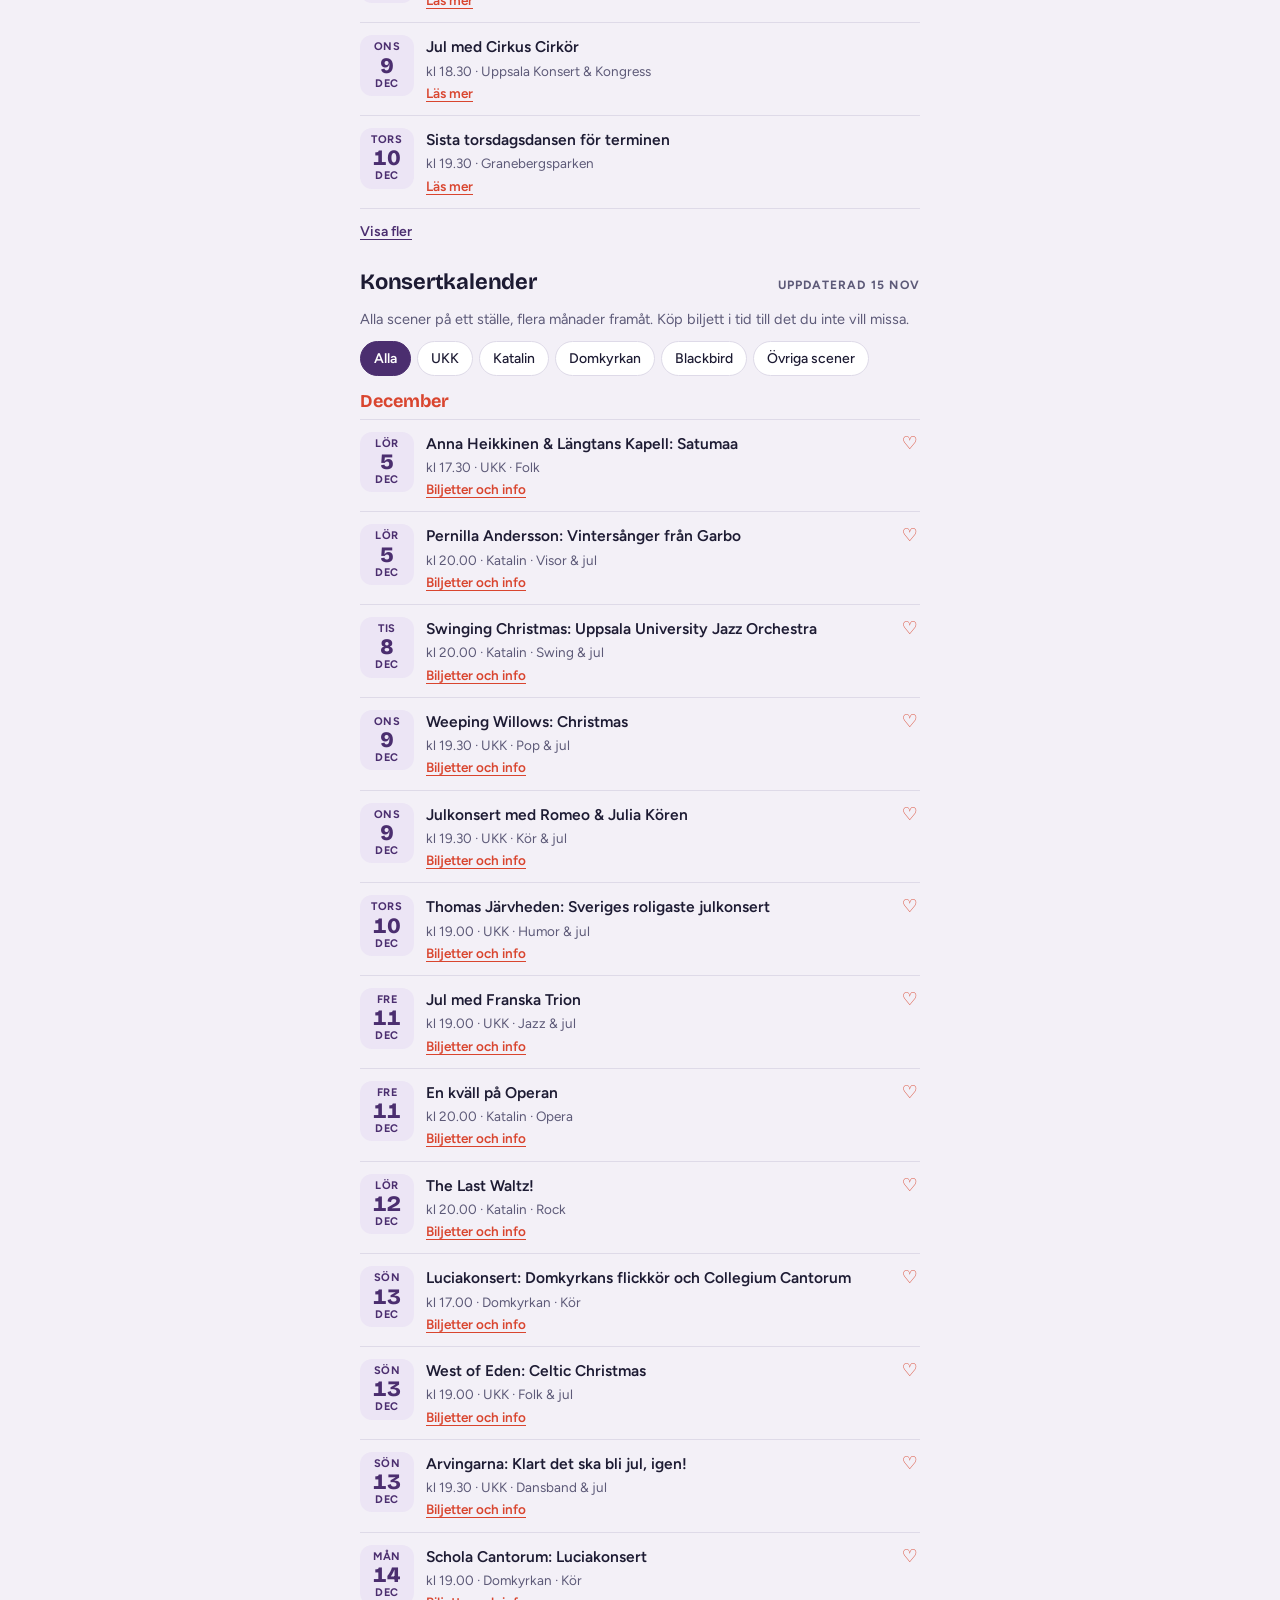
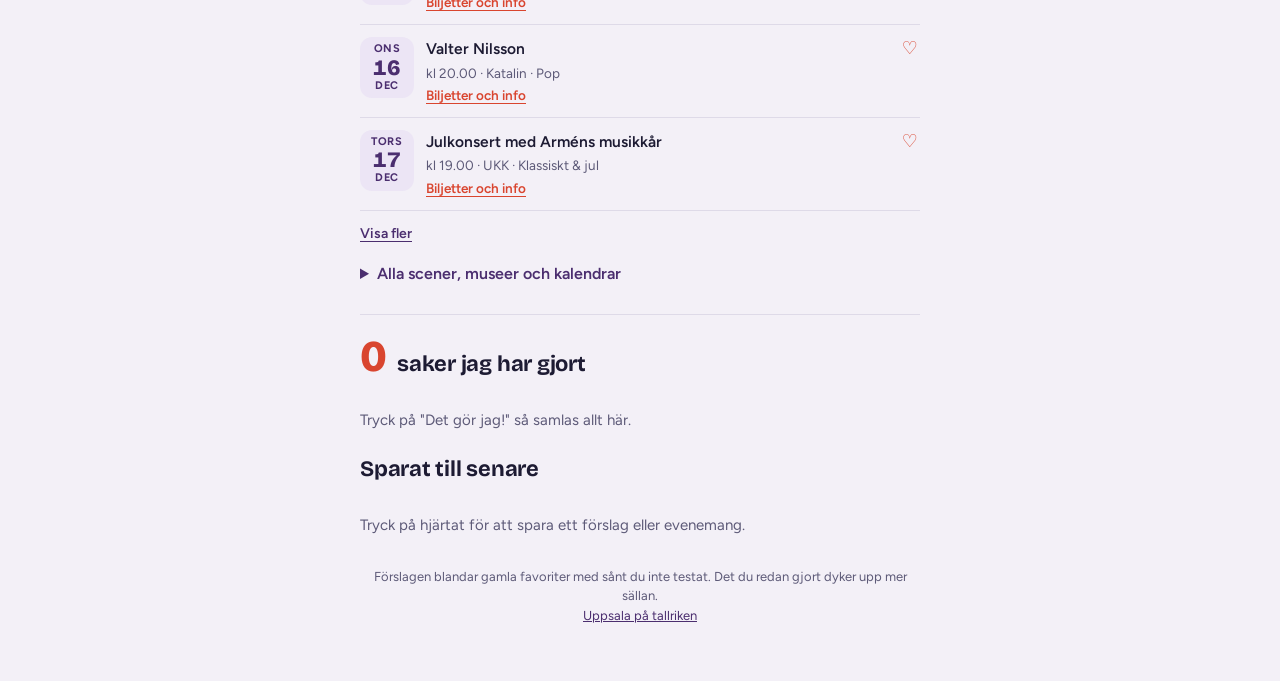
==== commit 8fc915e9: "Ny app: Uppsala på tallriken, med restaurangtips i Vad ska jag hitt på? Co-Authored-By: Claude Opus " ====
--- a/hitt-pa/index.html
+++ b/hitt-pa/index.html
@@ -161,7 +161,7 @@
     <p class="empty" id="favEmpty">Tryck på hjärtat för att spara ett förslag eller evenemang.</p>
   </section>
 
-  <p class="foot">Förslagen blandar gamla favoriter med sånt du inte testat. Det du redan gjort dyker upp mer sällan.</p>
+  <p class="foot">Förslagen blandar gamla favoriter med sånt du inte testat. Det du redan gjort dyker upp mer sällan.<br><a href="../tallriken/" style="color:var(--plum)">Uppsala på tallriken</a></p>
 </div>
 
 <script>
@@ -489,7 +489,7 @@
   $("cardEyebrow").textContent=isExample?"Exempel på förslag":a.ev?"Händer "+evLabel(a.ev):"Ditt förslag";
   $("what").textContent=a[0];
   $("why").textContent=a[1];
-  $("more").hidden=!a.ev; if(a.ev) $("more").href=a.ev[6];
+  $("more").hidden=!a.ev&&!a.link; if(a.ev){$("more").href=a.ev[6];$("more").textContent="Läs mer och boka"} else if(a.link){$("more").href=a.link;$("more").textContent="Öppna i Uppsala på tallriken"}
   $("tags").innerHTML="";
   const tags=[[CAT[a[2]],""]];
   if(a.ev) tags.push([a.ev[4],""]); else tags.push([TID[a[3]],""]);
@@ -625,6 +625,14 @@
 VENUES.forEach(([n,d,u])=>{const li=document.createElement("li");li.innerHTML='<a target="_blank" rel="noopener"></a><span></span>';li.children[0].textContent=n;li.children[0].href=u;li.children[1].textContent=d;$("venues").appendChild(li)});
 renderK();
 
+/* Restaurangtips från Uppsala på tallriken: ställen du inte bockat av där */
+fetch("../tallriken/restauranger.json").then(r=>r.json()).then(d=>{
+  const m=load("upt-v1",{});
+  (d.restauranger||[]).filter(r=>!(m[r.namn]&&m[r.namn].d)).sort(()=>Math.random()-.5).slice(0,5).forEach(r=>{
+    const a=["Ät på "+r.namn,(r.beskrivning?r.beskrivning+" ":"")+r.kok+", "+r.omrade+".","mat",2];a.link="../tallriken/";A.push(a);
+  });
+}).catch(()=>{});
+
 renderEvents();
 render();
 show(A[1],true);
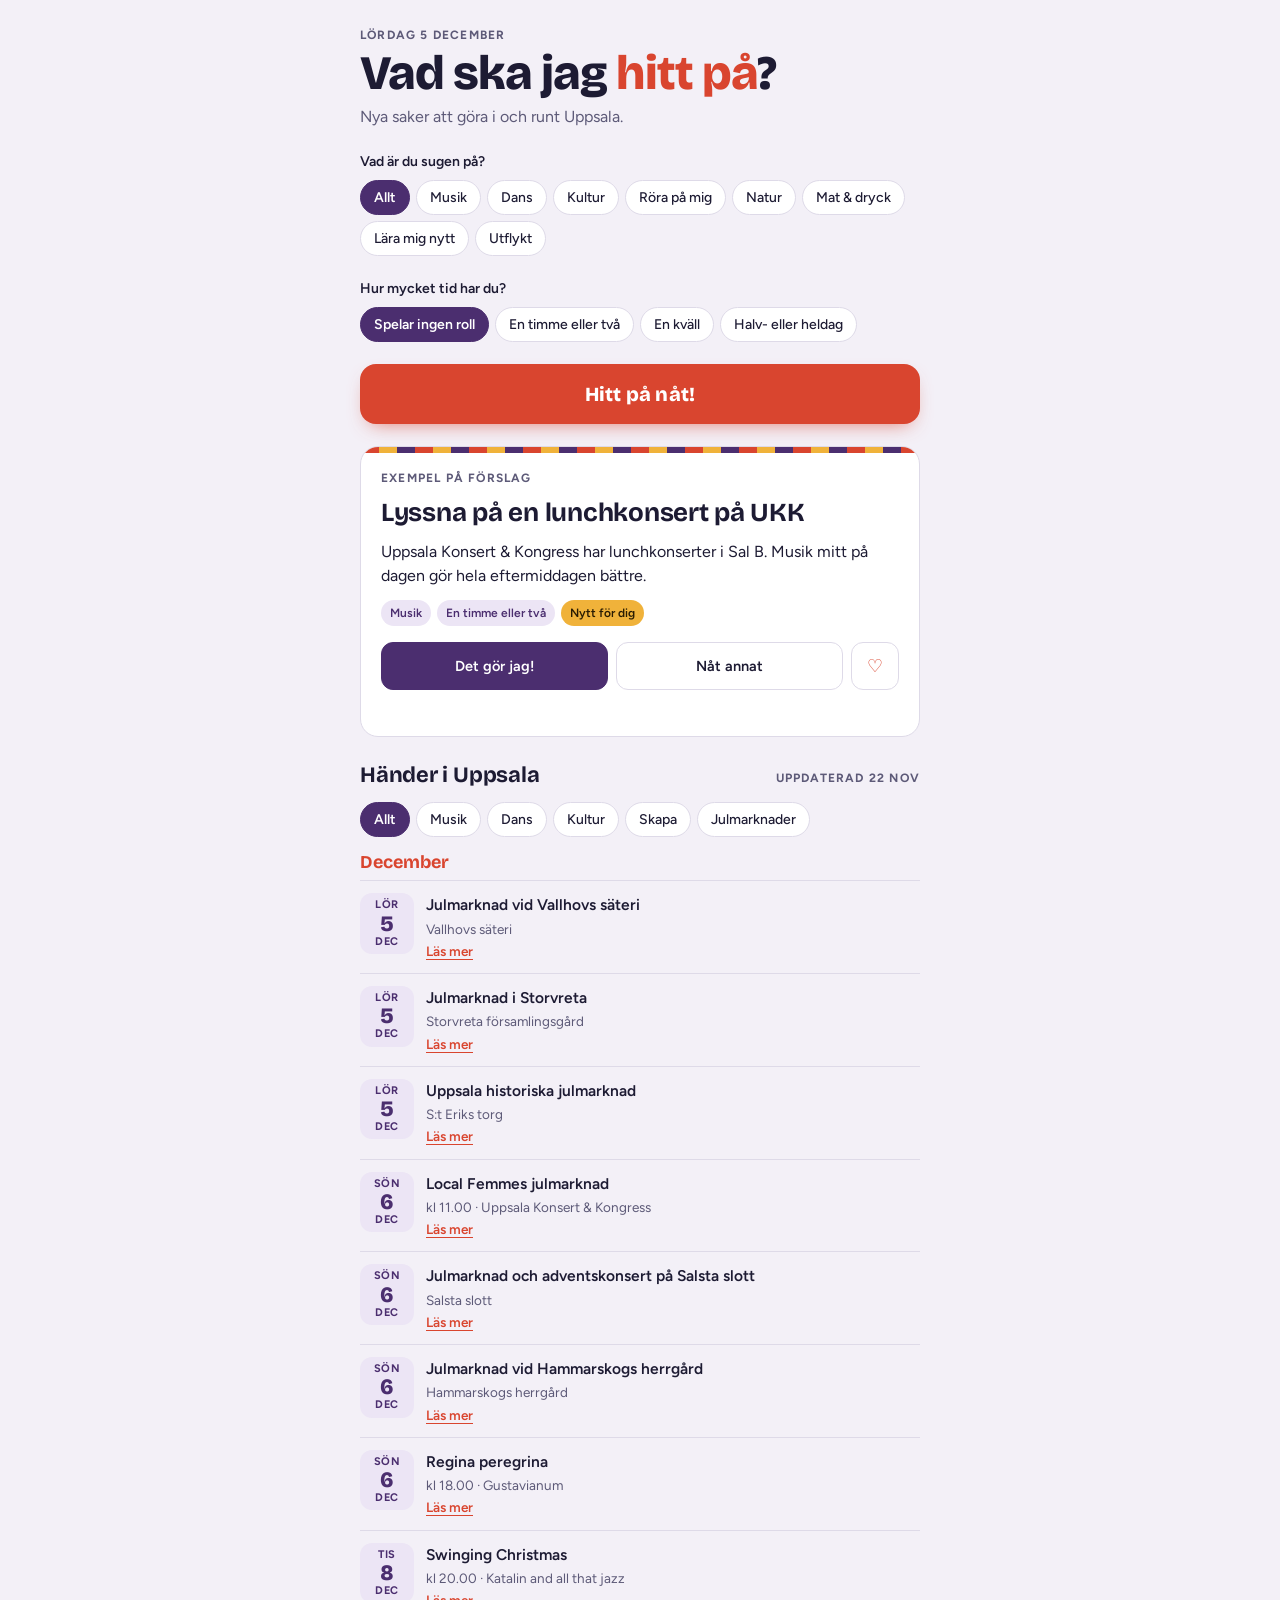
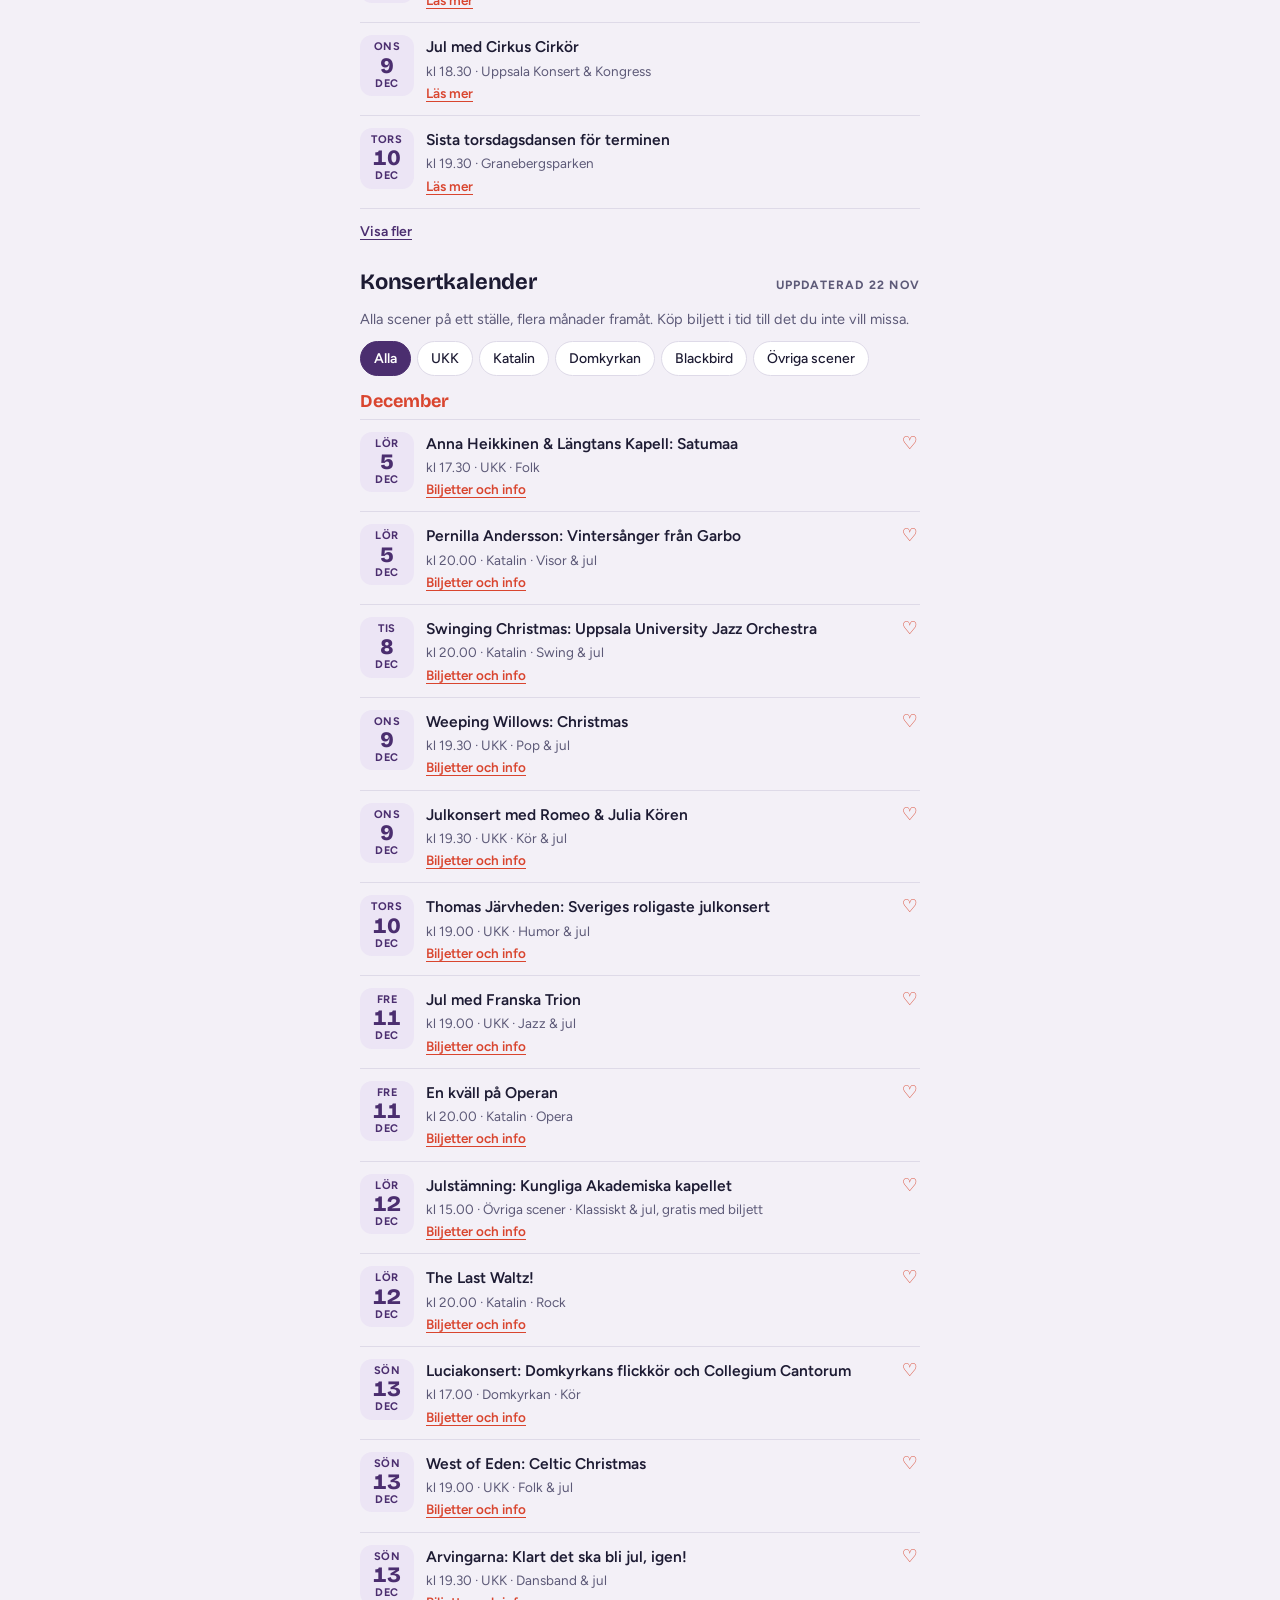
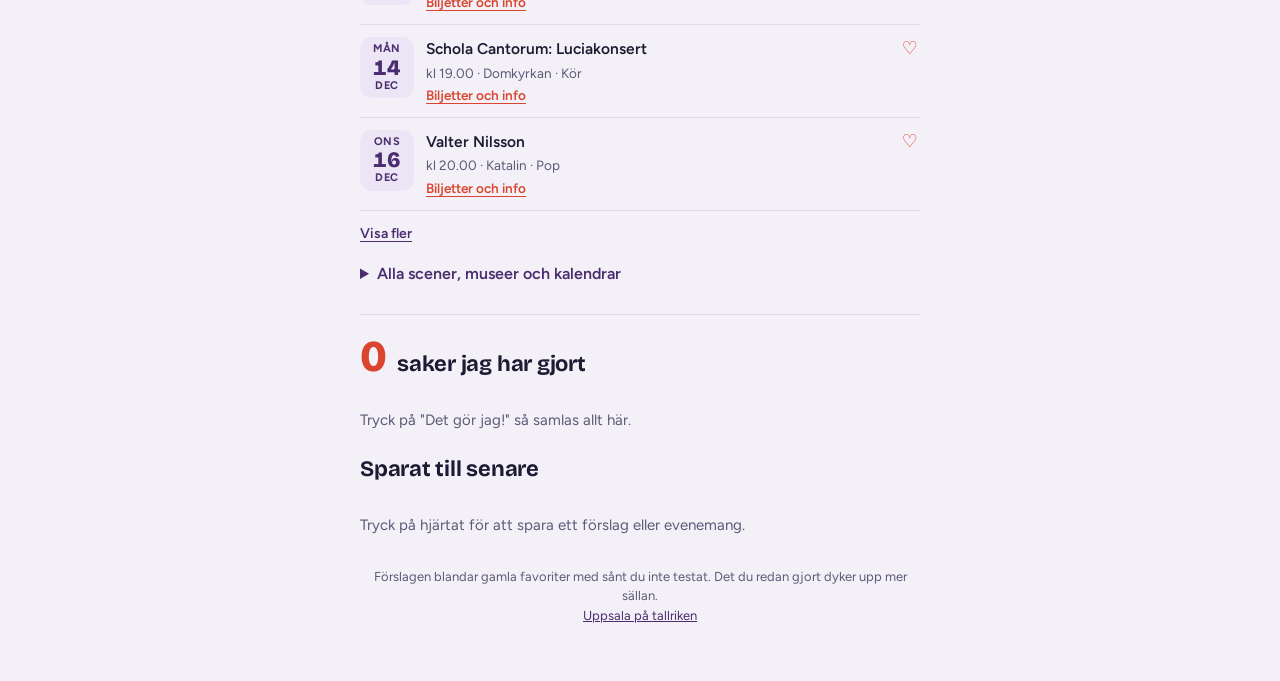
==== commit b912aa72: "Uppdatera evenemang i Vad ska jag hitt på? Co-Authored-By: Claude Opus 5.5 <noreply@anthropic.com> C" ====
--- a/hitt-pa/index.html
+++ b/hitt-pa/index.html
@@ -133,7 +133,7 @@
   </section>
 
   <section class="events">
-    <div class="evhead"><h2>Händer i Uppsala</h2><span class="eyebrow" id="updated">Uppdaterad 15 nov</span></div>
+    <div class="evhead"><h2>Händer i Uppsala</h2><span class="eyebrow" id="updated">Uppdaterad 22 nov</span></div>
     <div class="chips" id="evfilter" role="group" aria-label="Filtrera evenemang">
       <button type="button" data-v="" aria-pressed="true">Allt</button><button type="button" data-v="musik" aria-pressed="false">Musik</button><button type="button" data-v="dans" aria-pressed="false">Dans</button><button type="button" data-v="kultur" aria-pressed="false">Kultur</button><button type="button" data-v="skapa" aria-pressed="false">Skapa</button><button type="button" data-v="marknad" aria-pressed="false">Julmarknader</button>
     </div>
@@ -143,7 +143,7 @@
   </section>
 
   <section class="events" id="konserter">
-    <div class="evhead"><h2>Konsertkalender</h2><span class="eyebrow" id="kUpdated">Uppdaterad 15 nov</span></div>
+    <div class="evhead"><h2>Konsertkalender</h2><span class="eyebrow" id="kUpdated">Uppdaterad 22 nov</span></div>
     <p class="empty" style="color:var(--muted);font-size:14.5px">Alla scener på ett ställe, flera månader framåt. Köp biljett i tid till det du inte vill missa.</p>
     <div class="chips" id="kfilter" role="group" aria-label="Filtrera scen"></div>
     <ul id="klist"></ul>
@@ -327,6 +327,7 @@
 ["2026-12-08","20:00","Swinging Christmas","Universitetets jazzorkester spelar jul i Benny Goodman-anda. 100 kr.","Katalin and all that jazz","musik","https://www.uu.se/uppsala-university-jazz-orchestra/evenemang/arkiv/2026-12-08-swinging-christmas---in-a-clarinettistic-tone"],
 ["2026-12-09","18:30","Jul med Cirkus Cirkör","Julbord med cirkus. Spelas även 10 dec.","Uppsala Konsert & Kongress","kultur","https://stadsevent.se/uppsala/evenemang/uppsala-konsert-och-kongress-restaurangen-sal-d/39969/jul-med-cirkus-cirkör-årets-mest-oväntade-julbord"],
 ["2026-12-10","19:30","Sista torsdagsdansen för terminen","UBSS socialdans i Granebergsparken, kl 19.30–21.30.","Granebergsparken","dans","https://ubss.se/kommande-aktiviteter-hosten-2026/"],
+["2026-12-12","15:00","Julstämning med Akademiska kapellet","Gratis julkonsert med klassisk jul och film- och tv-musik. Biljett krävs via Billetto.","Universitetsaulan","musik","https://www.uu.se/akademiska-kapellet/evenemang/arkiv/2026-12-12-julstamning"],
 ["2026-12-12","19:00","Kvällsdans med Voize","Dansbandsdans kl 19–23.","Fyris Park","dans","https://www.danslogen.se/dansprogram/lan/uppsala"],
 ["2026-12-12","20:00","The Last Waltz!","Hyllning till den klassiska konserten.","Katalin","musik","https://stadsevent.se/uppsala/evenemang/katalin/27909/the-last-waltz"],
 ["2026-12-13","17:00","Luciakonsert i Domkyrkan","Domkyrkans flickkör och Collegium Cantorum. Även kl 19.30.","Uppsala domkyrka","musik","https://stadsevent.se/uppsala/evenemang/uppsala-domkyrka/52193/uppsala-domkyrkas-flickkör-och-collegium-cantorum-luciakonsert"],
@@ -381,6 +382,7 @@
 ["2026-12-11","19:00","Jul med Franska Trion","ukk","Jazz & jul","https://ukk.se/jul-med-franska-trion-2026/",""],
 ["2026-12-11","20:00","En kväll på Operan","katalin","Opera","https://stadsevent.se/uppsala/evenemang/katalin-uppsala/30491/en-kväll-på-operan",""],
 ["2026-12-12","20:00","The Last Waltz!","katalin","Rock","https://stadsevent.se/uppsala/evenemang/katalin/27909/the-last-waltz",""],
+["2026-12-12","15:00","Julstämning: Kungliga Akademiska kapellet","ovrigt","Klassiskt & jul, gratis med biljett","https://www.uu.se/akademiska-kapellet/evenemang/arkiv/2026-12-12-julstamning",""],
 ["2026-12-13","17:00","Luciakonsert: Domkyrkans flickkör och Collegium Cantorum","domkyrkan","Kör","https://stadsevent.se/uppsala/evenemang/uppsala-domkyrka/52193/uppsala-domkyrkas-flickkör-och-collegium-cantorum-luciakonsert",""],
 ["2026-12-13","19:00","West of Eden: Celtic Christmas","ukk","Folk & jul","https://ukk.se/west-of-eden-celtic-christmas-2026/",""],
 ["2026-12-13","19:30","Arvingarna: Klart det ska bli jul, igen!","ukk","Dansband & jul","https://ukk.se/arvingarna-klart-det-ska-bli-jul-igen/",""],
